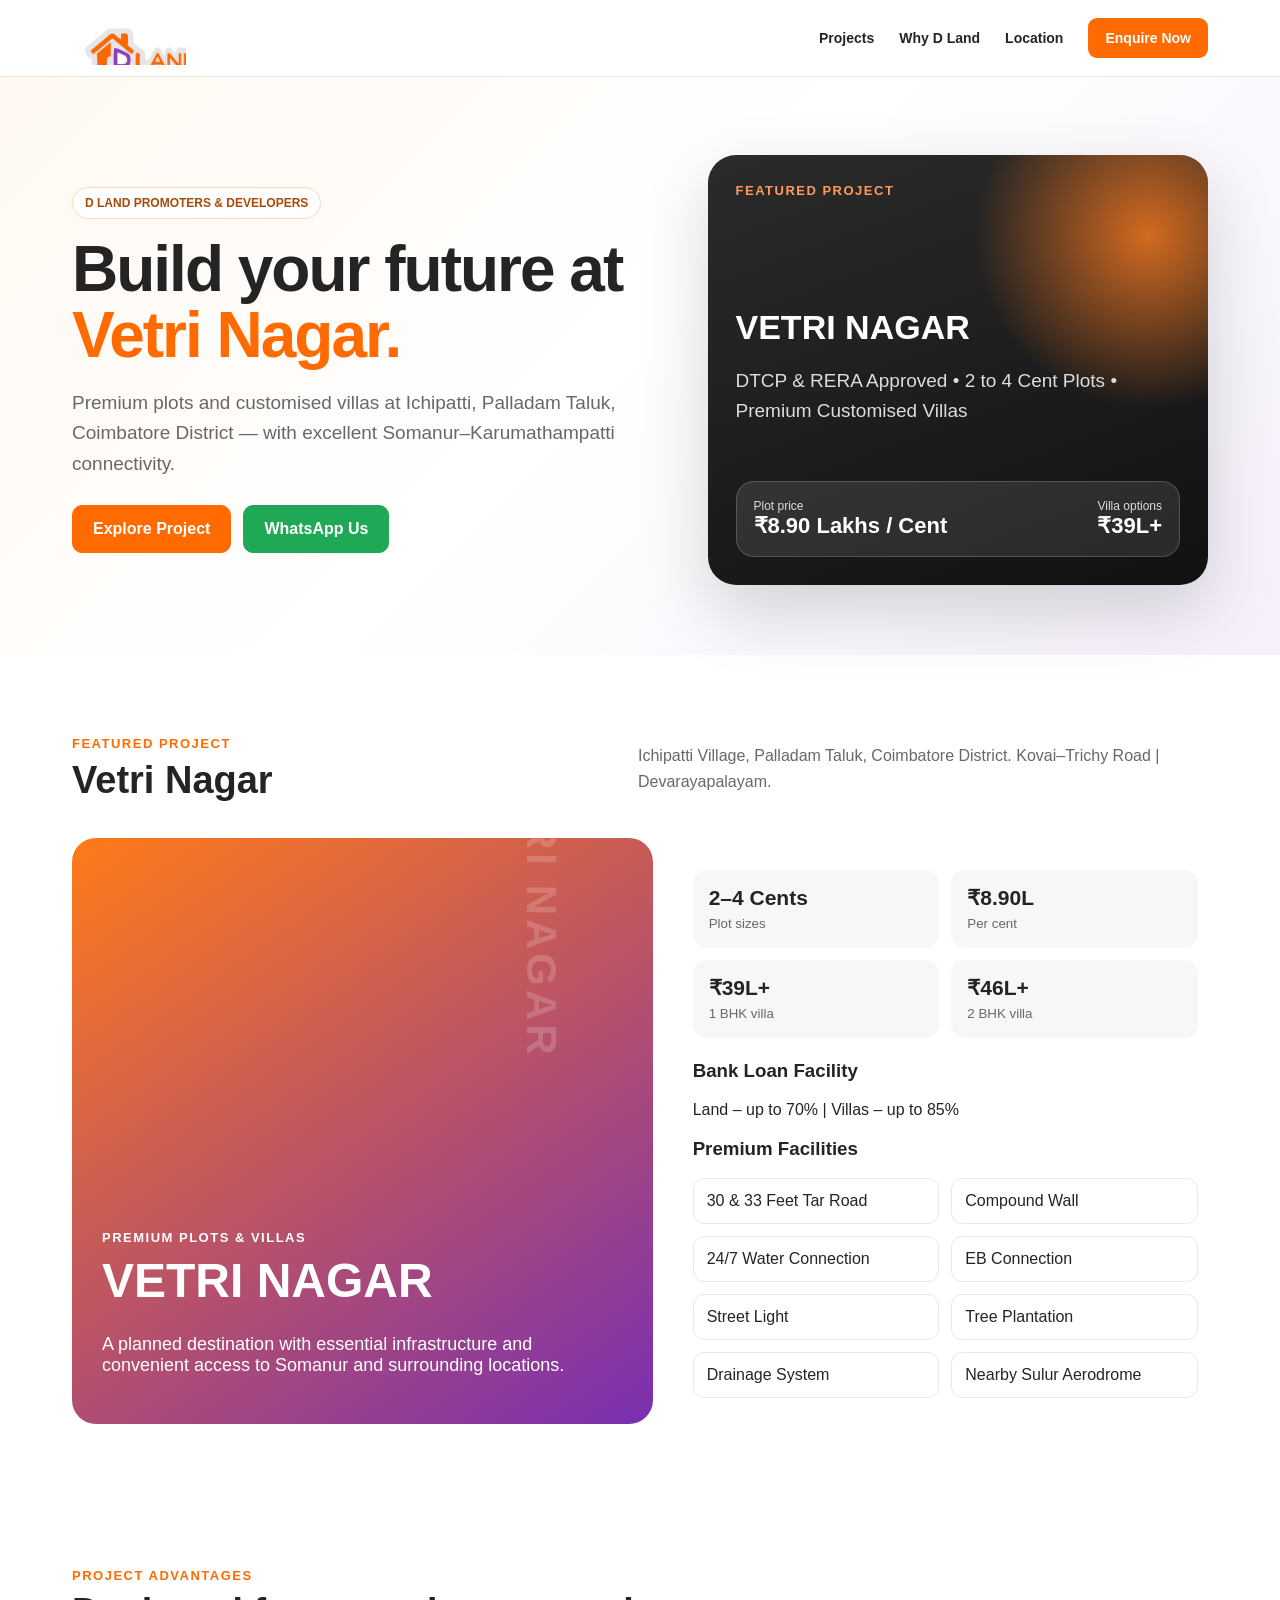
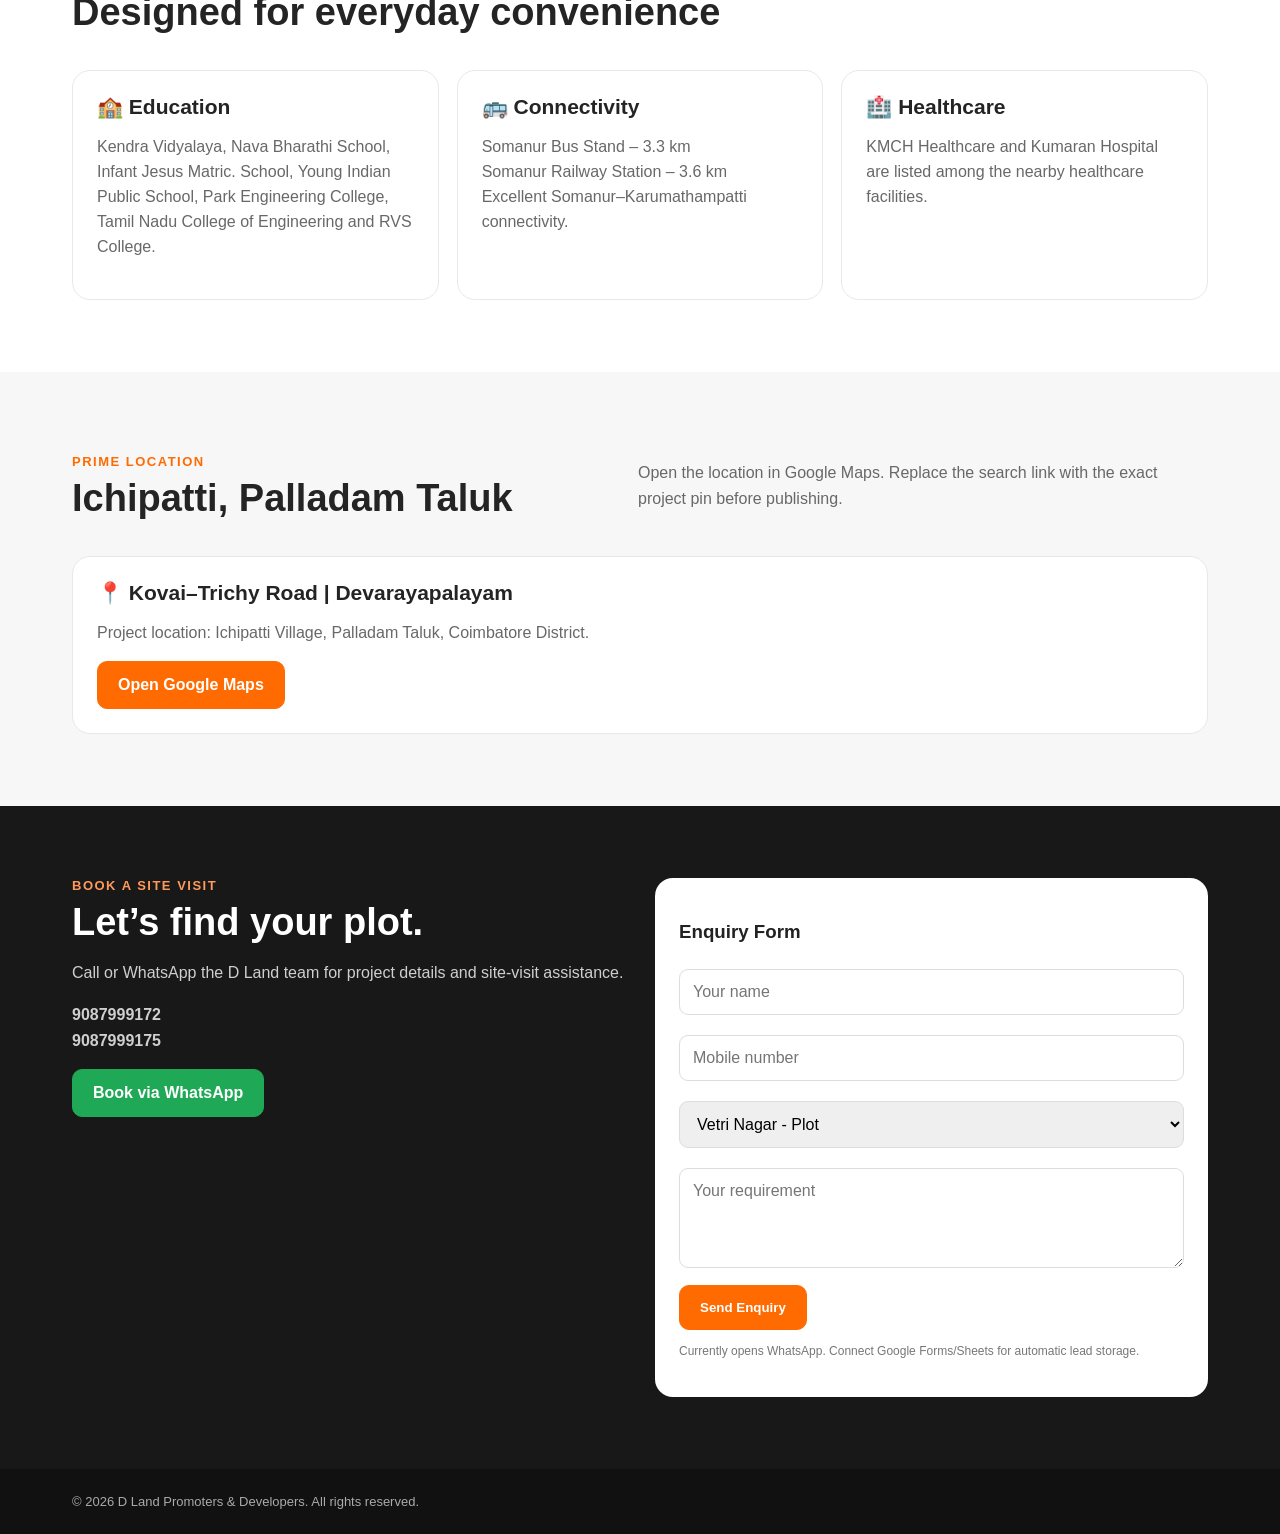
==== index.html @ 5b520188 "Add files via upload" ====
<!doctype html>
<html lang="en">
<head>
<meta charset="utf-8">
<meta name="viewport" content="width=device-width,initial-scale=1">
<title>D Land Promoters & Developers | Vetri Nagar</title>
<meta name="description" content="D Land Promoters & Developers - Vetri Nagar plots and premium customised villas at Ichipatti, Palladam Taluk, Coimbatore District.">
<style>
:root{--orange:#ff6b00;--purple:#7b35b8;--dark:#242424;--muted:#686868;--light:#f7f7f7;--line:#e8e8e8}
*{box-sizing:border-box}html{scroll-behavior:smooth}body{margin:0;font-family:Arial,Helvetica,sans-serif;color:var(--dark)}
a{color:inherit;text-decoration:none}.wrap{max-width:1180px;margin:auto;padding:0 22px}
header{position:sticky;top:0;z-index:10;background:rgba(255,255,255,.96);backdrop-filter:blur(10px);border-bottom:1px solid var(--line)}
.nav{height:76px;display:flex;align-items:center;justify-content:space-between;gap:20px}.logo{height:58px;width:auto;object-fit:contain}
.navlinks{display:flex;gap:25px;align-items:center;font-size:14px;font-weight:700}.navlinks a:hover{color:var(--orange)}
.cta{background:var(--orange);color:white;padding:12px 17px;border-radius:9px}
.hero{background:linear-gradient(135deg,#fff8f1 0%,#fff 48%,#f5effa 100%);padding:78px 0 70px}
.hero-grid{display:grid;grid-template-columns:1.08fr .92fr;gap:48px;align-items:center}
.badge{display:inline-block;padding:8px 12px;border-radius:30px;background:#fff;border:1px solid #ffd7bd;color:#a84a08;font-weight:800;font-size:12px}
h1{font-size:clamp(40px,5vw,70px);line-height:1.03;margin:18px 0 15px;letter-spacing:-2px}.grad{color:var(--orange)}
.hero p{font-size:19px;line-height:1.6;color:var(--muted);max-width:650px}.buttons{display:flex;gap:12px;flex-wrap:wrap;margin-top:26px}
.btn{display:inline-block;padding:14px 20px;border-radius:10px;font-weight:800;border:1px solid var(--dark);cursor:pointer}
.btn.primary{background:var(--orange);border-color:var(--orange);color:white}.btn.whatsapp{background:#1fa855;border-color:#1fa855;color:white}
.hero-card{min-height:430px;border-radius:28px;padding:28px;background:linear-gradient(160deg,#2b2b2b,#111);color:white;box-shadow:0 25px 70px rgba(0,0,0,.16);position:relative;overflow:hidden}
.hero-card:before{content:"";position:absolute;width:360px;height:360px;border-radius:50%;right:-120px;top:-100px;background:radial-gradient(circle,#ff7c20,transparent 68%);opacity:.8}
.hero-card h2{font-size:34px;position:relative;margin:110px 0 10px}.hero-card p{color:#ddd;position:relative;line-height:1.6}
.price{position:absolute;bottom:28px;left:28px;right:28px;background:rgba(255,255,255,.1);border:1px solid rgba(255,255,255,.18);border-radius:18px;padding:17px;display:flex;justify-content:space-between;gap:10px}
.price b{font-size:22px}.price span{display:block;color:#ddd;font-size:12px}
section{padding:72px 0}.section-head{display:flex;justify-content:space-between;gap:25px;align-items:end;margin-bottom:28px}
.eyebrow{color:var(--orange);font-size:13px;font-weight:900;letter-spacing:1.5px;text-transform:uppercase}h2{font-size:38px;margin:8px 0}
.section-head p{max-width:570px;color:var(--muted);line-height:1.6}.cards{display:grid;grid-template-columns:repeat(3,1fr);gap:18px}
.card{border:1px solid var(--line);border-radius:18px;padding:24px;background:white}.card h3{margin:0 0 10px;font-size:21px}.card p{color:var(--muted);line-height:1.55}
.project{display:grid;grid-template-columns:1.05fr .95fr;gap:30px;align-items:stretch}
.project-visual{min-height:420px;border-radius:24px;background:linear-gradient(145deg,#ff7a18,#792fb1);padding:30px;color:#fff;display:flex;flex-direction:column;justify-content:flex-end;position:relative;overflow:hidden}
.project-visual:after{content:"VETRI NAGAR";position:absolute;top:30px;right:-55px;transform:rotate(90deg);font-weight:900;letter-spacing:4px;opacity:.18;font-size:42px}
.project-info{padding:10px}.statgrid{display:grid;grid-template-columns:repeat(2,1fr);gap:12px;margin:22px 0}
.stat{padding:16px;border-radius:14px;background:var(--light)}.stat strong{display:block;font-size:21px;margin-bottom:4px}.stat small{color:var(--muted)}
.list{display:grid;grid-template-columns:repeat(2,1fr);gap:12px;padding:0;list-style:none}.list li{padding:13px;border:1px solid var(--line);border-radius:11px}
.location{background:var(--light)}.contact{background:#181818;color:#fff}.contact p{color:#cfcfcf;line-height:1.6}
.contactgrid{display:grid;grid-template-columns:1fr 1fr;gap:30px}form{background:#fff;padding:24px;border-radius:18px;color:#222}
input,select,textarea{width:100%;padding:13px;margin:7px 0 13px;border:1px solid #ddd;border-radius:9px;font:inherit}textarea{min-height:100px}
footer{padding:25px 0;background:#111;color:#aaa;font-size:13px}.mobile-menu{display:none}
@media(max-width:850px){.hero-grid,.project,.contactgrid{grid-template-columns:1fr}.cards{grid-template-columns:1fr}.navlinks{display:none}.mobile-menu{display:block}.hero{padding:52px 0}h1{font-size:45px}section{padding:55px 0}}
</style>
</head>
<body>
<header><div class="wrap nav">
<a href="#home"><img class="logo" src="[data-uri]" alt="D Land Promoters logo"></a>
<nav class="navlinks"><a href="#projects">Projects</a><a href="#why">Why D Land</a><a href="#location">Location</a><a href="#contact" class="cta">Enquire Now</a></nav>
<div class="mobile-menu">☰</div>
</div></header>
<main>
<section class="hero" id="home"><div class="wrap hero-grid">
<div><span class="badge">D LAND PROMOTERS & DEVELOPERS</span>
<h1>Build your future at <span class="grad">Vetri Nagar.</span></h1>
<p>Premium plots and customised villas at Ichipatti, Palladam Taluk, Coimbatore District — with excellent Somanur–Karumathampatti connectivity.</p>
<div class="buttons"><a class="btn primary" href="#projects">Explore Project</a><a class="btn whatsapp" href="https://wa.me/919087999172?text=Hi%20D%20Land%2C%20I%20am%20interested%20in%20Vetri%20Nagar." target="_blank">WhatsApp Us</a></div></div>
<div class="hero-card"><div class="eyebrow" style="color:#ff9a5b">Featured Project</div><h2>VETRI NAGAR</h2><p>DTCP & RERA Approved • 2 to 4 Cent Plots • Premium Customised Villas</p>
<div class="price"><div><span>Plot price</span><b>₹8.90 Lakhs / Cent</b></div><div style="text-align:right"><span>Villa options</span><b>₹39L+</b></div></div></div>
</div></section>

<section id="projects"><div class="wrap">
<div class="section-head"><div><div class="eyebrow">Featured Project</div><h2>Vetri Nagar</h2></div><p>Ichipatti Village, Palladam Taluk, Coimbatore District. Kovai–Trichy Road | Devarayapalayam.</p></div>
<div class="project"><div class="project-visual"><div class="eyebrow" style="color:#fff">Premium plots & villas</div><h2 style="font-size:48px">VETRI NAGAR</h2><p style="font-size:18px">A planned destination with essential infrastructure and convenient access to Somanur and surrounding locations.</p></div>
<div class="project-info"><div class="statgrid"><div class="stat"><strong>2–4 Cents</strong><small>Plot sizes</small></div><div class="stat"><strong>₹8.90L</strong><small>Per cent</small></div><div class="stat"><strong>₹39L+</strong><small>1 BHK villa</small></div><div class="stat"><strong>₹46L+</strong><small>2 BHK villa</small></div></div>
<h3>Bank Loan Facility</h3><p>Land – up to 70% | Villas – up to 85%</p><h3>Premium Facilities</h3>
<ul class="list"><li>30 & 33 Feet Tar Road</li><li>Compound Wall</li><li>24/7 Water Connection</li><li>EB Connection</li><li>Street Light</li><li>Tree Plantation</li><li>Drainage System</li><li>Nearby Sulur Aerodrome</li></ul></div></div></div></section>

<section id="why"><div class="wrap"><div class="section-head"><div><div class="eyebrow">Project advantages</div><h2>Designed for everyday convenience</h2></div></div>
<div class="cards"><div class="card"><h3>🏫 Education</h3><p>Kendra Vidyalaya, Nava Bharathi School, Infant Jesus Matric. School, Young Indian Public School, Park Engineering College, Tamil Nadu College of Engineering and RVS College.</p></div>
<div class="card"><h3>🚌 Connectivity</h3><p>Somanur Bus Stand – 3.3 km<br>Somanur Railway Station – 3.6 km<br>Excellent Somanur–Karumathampatti connectivity.</p></div>
<div class="card"><h3>🏥 Healthcare</h3><p>KMCH Healthcare and Kumaran Hospital are listed among the nearby healthcare facilities.</p></div></div></div></section>

<section class="location" id="location"><div class="wrap"><div class="section-head"><div><div class="eyebrow">Prime location</div><h2>Ichipatti, Palladam Taluk</h2></div><p>Open the location in Google Maps. Replace the search link with the exact project pin before publishing.</p></div>
<div class="card"><h3>📍 Kovai–Trichy Road | Devarayapalayam</h3><p>Project location: Ichipatti Village, Palladam Taluk, Coimbatore District.</p><a class="btn primary" href="https://www.google.com/maps/search/?api=1&query=Ichipatti%20Palladam%20Coimbatore" target="_blank">Open Google Maps</a></div></div></section>

<section class="contact" id="contact"><div class="wrap contactgrid"><div><div class="eyebrow" style="color:#ff9a5b">Book a site visit</div><h2>Let’s find your plot.</h2><p>Call or WhatsApp the D Land team for project details and site-visit assistance.</p><p><strong>9087999172</strong><br><strong>9087999175</strong></p><a class="btn whatsapp" href="https://wa.me/919087999172?text=Hi%20D%20Land%2C%20I%20want%20to%20book%20a%20site%20visit%20for%20Vetri%20Nagar." target="_blank">Book via WhatsApp</a></div>
<form onsubmit="sendLead(event)"><h3>Enquiry Form</h3><input id="name" required placeholder="Your name"><input id="phone" required placeholder="Mobile number"><select id="interest"><option>Vetri Nagar - Plot</option><option>Vetri Nagar - 1 BHK Villa</option><option>Vetri Nagar - 2 BHK Villa</option></select><textarea id="message" placeholder="Your requirement"></textarea><button class="btn primary" type="submit">Send Enquiry</button><p id="formmsg" style="font-size:12px;color:#777">Currently opens WhatsApp. Connect Google Forms/Sheets for automatic lead storage.</p></form></div></section>
</main>
<footer><div class="wrap">© 2026 D Land Promoters & Developers. All rights reserved.</div></footer>
<script>
function sendLead(e){e.preventDefault();const n=document.getElementById('name').value,p=document.getElementById('phone').value,i=document.getElementById('interest').value,m=document.getElementById('message').value;const text=encodeURIComponent(`Hi D Land, Enquiry from website.\nName: ${n}\nMobile: ${p}\nInterest: ${i}\nRequirement: ${m}`);window.open('https://wa.me/919087999172?text='+text,'_blank');document.getElementById('formmsg').textContent='WhatsApp opened with your enquiry.'}
</script>
</body></html>
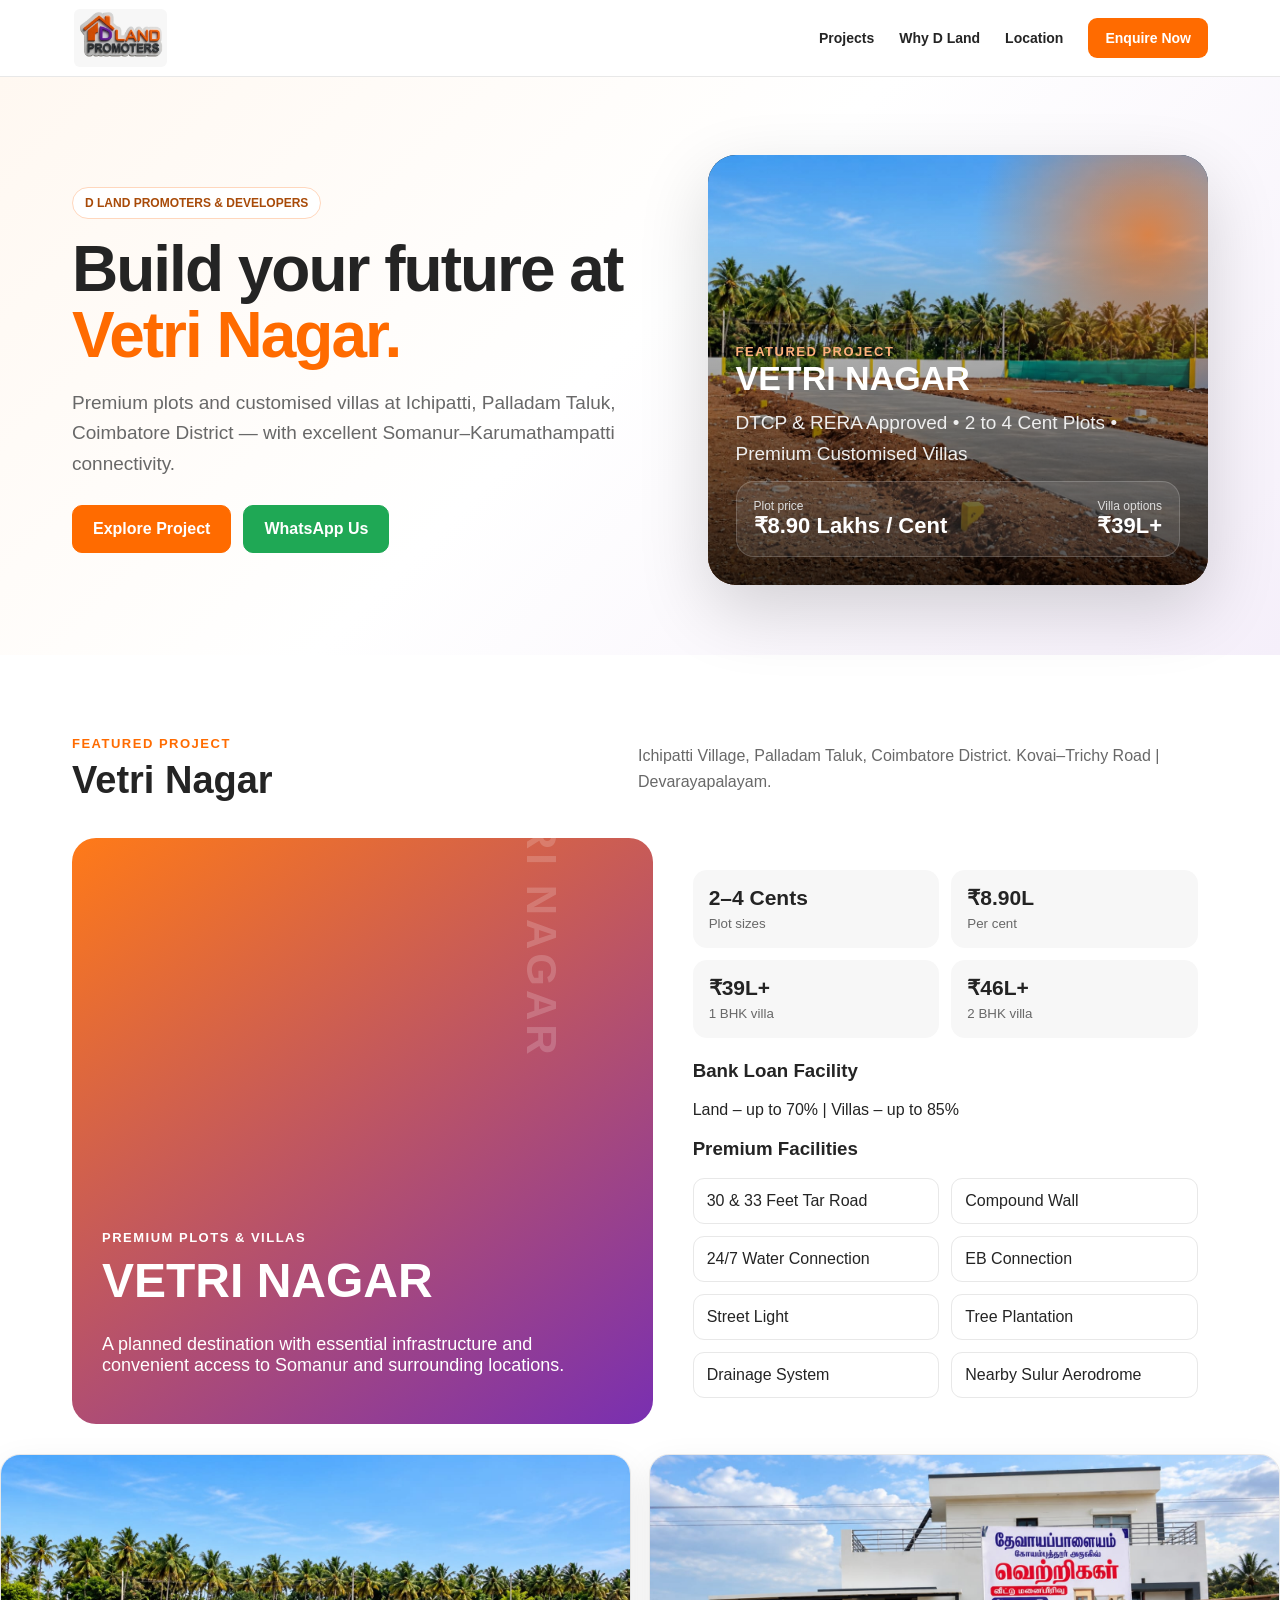
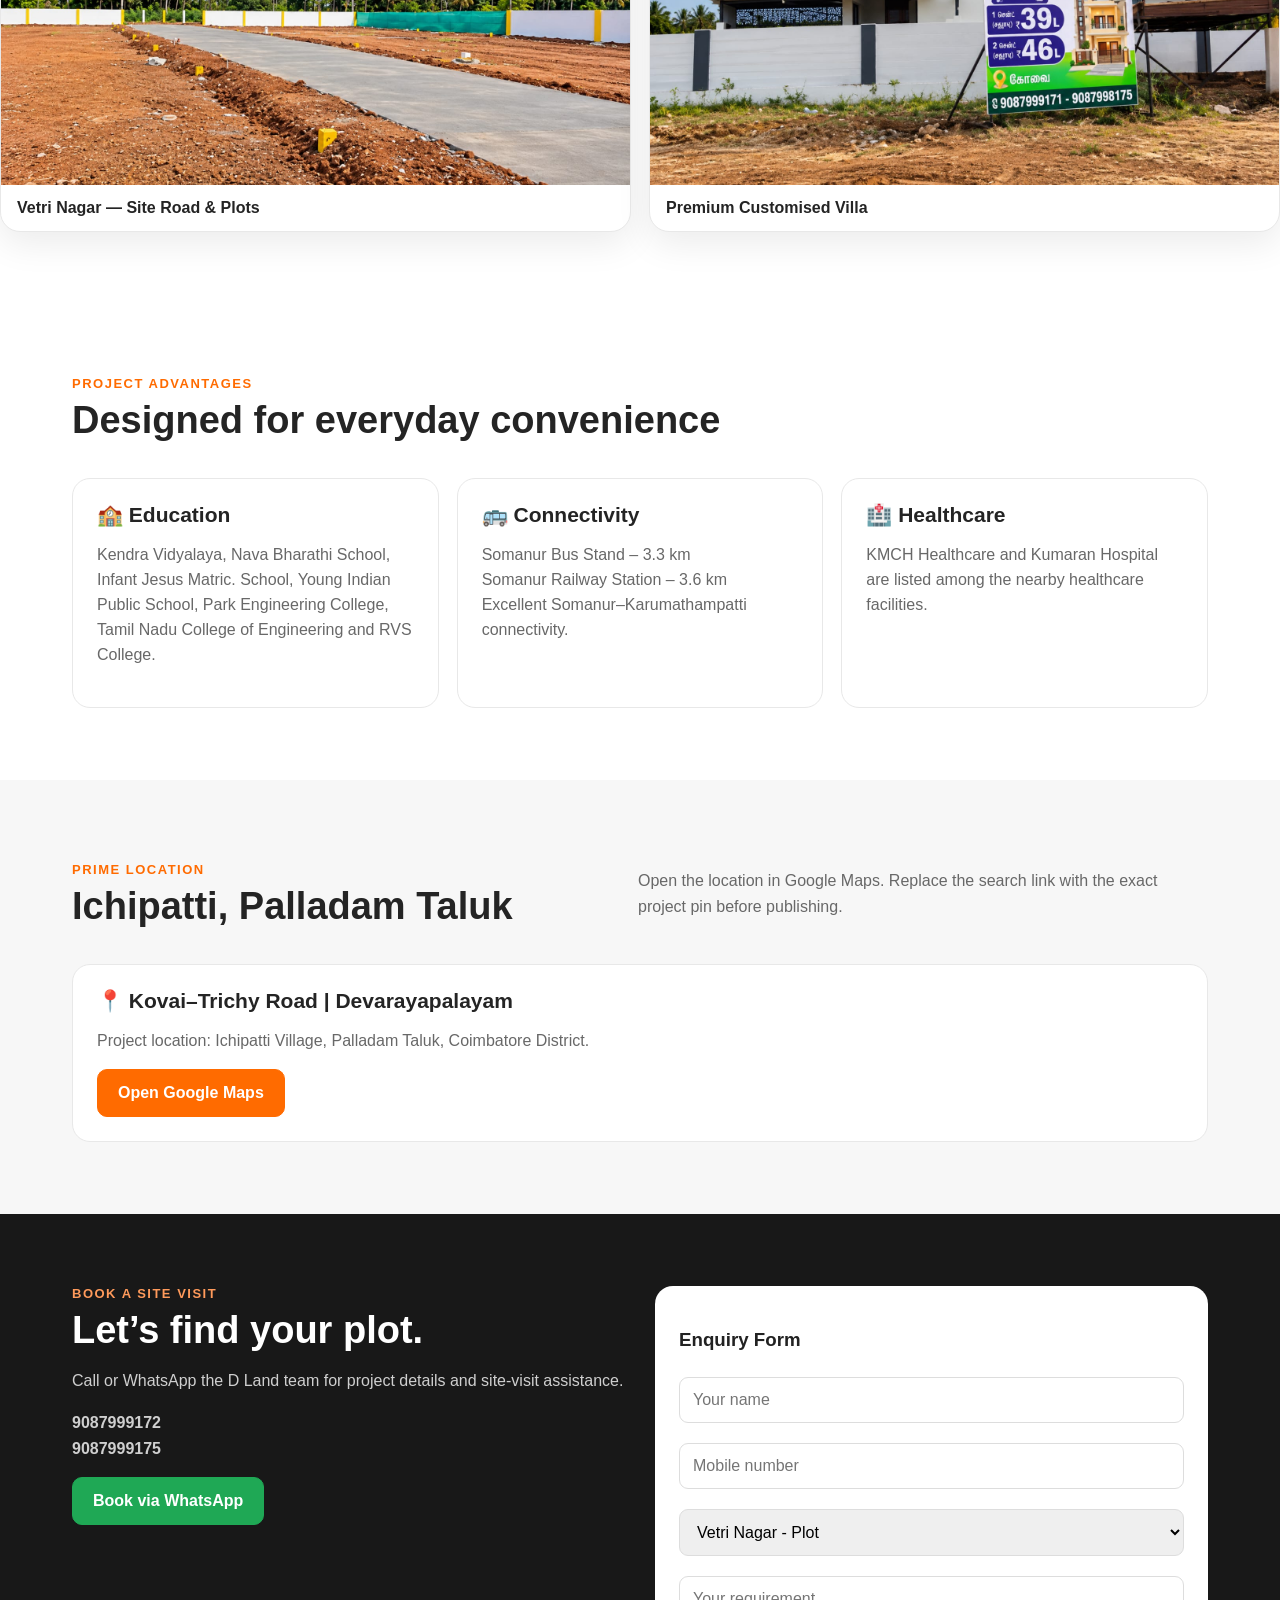
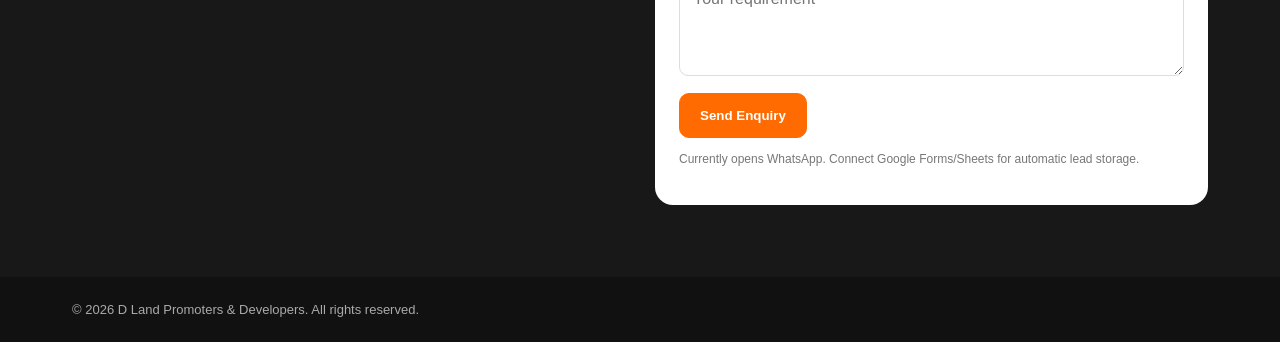
==== commit a17ff971: "Add files via upload" ====
--- a/index.html
+++ b/index.html
@@ -10,7 +10,7 @@
 *{box-sizing:border-box}html{scroll-behavior:smooth}body{margin:0;font-family:Arial,Helvetica,sans-serif;color:var(--dark)}
 a{color:inherit;text-decoration:none}.wrap{max-width:1180px;margin:auto;padding:0 22px}
 header{position:sticky;top:0;z-index:10;background:rgba(255,255,255,.96);backdrop-filter:blur(10px);border-bottom:1px solid var(--line)}
-.nav{height:76px;display:flex;align-items:center;justify-content:space-between;gap:20px}.logo{height:58px;width:auto;object-fit:contain}
+.nav{height:76px;display:flex;align-items:center;justify-content:space-between;gap:20px}.logo{height:62px;width:auto;max-width:220px;object-fit:contain;display:block}
 .navlinks{display:flex;gap:25px;align-items:center;font-size:14px;font-weight:700}.navlinks a:hover{color:var(--orange)}
 .cta{background:var(--orange);color:white;padding:12px 17px;border-radius:9px}
 .hero{background:linear-gradient(135deg,#fff8f1 0%,#fff 48%,#f5effa 100%);padding:78px 0 70px}
@@ -40,11 +40,11 @@
 input,select,textarea{width:100%;padding:13px;margin:7px 0 13px;border:1px solid #ddd;border-radius:9px;font:inherit}textarea{min-height:100px}
 footer{padding:25px 0;background:#111;color:#aaa;font-size:13px}.mobile-menu{display:none}
 @media(max-width:850px){.hero-grid,.project,.contactgrid{grid-template-columns:1fr}.cards{grid-template-columns:1fr}.navlinks{display:none}.mobile-menu{display:block}.hero{padding:52px 0}h1{font-size:45px}section{padding:55px 0}}
-</style>
+.hero-card.hero-photo{padding:0;min-height:430px;background:#111}.hero-photo>img{width:100%;height:430px;object-fit:cover;display:block}.hero-overlay{position:absolute;inset:0;padding:28px;display:flex;flex-direction:column;justify-content:flex-end;background:linear-gradient(180deg,rgba(0,0,0,.05) 20%,rgba(0,0,0,.78) 100%)}.hero-overlay h2{font-size:34px;position:relative;margin:0 0 10px}.hero-overlay p{color:#eee;position:relative;line-height:1.6;margin:0 0 12px}.hero-overlay .price{position:relative;left:auto;right:auto;bottom:auto}.gallery{display:grid;grid-template-columns:1fr 1fr;gap:18px;margin-top:30px}.gallery figure{margin:0;border-radius:20px;overflow:hidden;border:1px solid var(--line);background:#fff;box-shadow:0 12px 35px rgba(0,0,0,.08)}.gallery img{width:100%;height:330px;object-fit:cover;display:block}.gallery figcaption{padding:14px 16px;font-weight:800}.logo{background:#fff;border-radius:8px;padding:2px}@media(max-width:850px){.gallery{grid-template-columns:1fr}.gallery img{height:250px}.logo{height:54px;max-width:190px}}</style>
 </head>
 <body>
 <header><div class="wrap nav">
-<a href="#home"><img class="logo" src="[data-uri]" alt="D Land Promoters logo"></a>
+<a href="#home"><img class="logo" src="dland_logo.png" alt="D Land Promoters & Developers logo"></a>
 <nav class="navlinks"><a href="#projects">Projects</a><a href="#why">Why D Land</a><a href="#location">Location</a><a href="#contact" class="cta">Enquire Now</a></nav>
 <div class="mobile-menu">☰</div>
 </div></header>
@@ -54,8 +54,7 @@
 <h1>Build your future at <span class="grad">Vetri Nagar.</span></h1>
 <p>Premium plots and customised villas at Ichipatti, Palladam Taluk, Coimbatore District — with excellent Somanur–Karumathampatti connectivity.</p>
 <div class="buttons"><a class="btn primary" href="#projects">Explore Project</a><a class="btn whatsapp" href="https://wa.me/919087999172?text=Hi%20D%20Land%2C%20I%20am%20interested%20in%20Vetri%20Nagar." target="_blank">WhatsApp Us</a></div></div>
-<div class="hero-card"><div class="eyebrow" style="color:#ff9a5b">Featured Project</div><h2>VETRI NAGAR</h2><p>DTCP & RERA Approved • 2 to 4 Cent Plots • Premium Customised Villas</p>
-<div class="price"><div><span>Plot price</span><b>₹8.90 Lakhs / Cent</b></div><div style="text-align:right"><span>Villa options</span><b>₹39L+</b></div></div></div>
+<div class="hero-card hero-photo"><img src="vetri-nagar-site-1.jpeg" alt="Vetri Nagar project site" loading="eager"><div class="hero-overlay"><div class="eyebrow" style="color:#ffb27d">Featured Project</div><h2>VETRI NAGAR</h2><p>DTCP & RERA Approved • 2 to 4 Cent Plots • Premium Customised Villas</p><div class="price"><div><span>Plot price</span><b>₹8.90 Lakhs / Cent</b></div><div style="text-align:right"><span>Villa options</span><b>₹39L+</b></div></div></div></div>
 </div></section>
 
 <section id="projects"><div class="wrap">
@@ -63,7 +62,7 @@
 <div class="project"><div class="project-visual"><div class="eyebrow" style="color:#fff">Premium plots & villas</div><h2 style="font-size:48px">VETRI NAGAR</h2><p style="font-size:18px">A planned destination with essential infrastructure and convenient access to Somanur and surrounding locations.</p></div>
 <div class="project-info"><div class="statgrid"><div class="stat"><strong>2–4 Cents</strong><small>Plot sizes</small></div><div class="stat"><strong>₹8.90L</strong><small>Per cent</small></div><div class="stat"><strong>₹39L+</strong><small>1 BHK villa</small></div><div class="stat"><strong>₹46L+</strong><small>2 BHK villa</small></div></div>
 <h3>Bank Loan Facility</h3><p>Land – up to 70% | Villas – up to 85%</p><h3>Premium Facilities</h3>
-<ul class="list"><li>30 & 33 Feet Tar Road</li><li>Compound Wall</li><li>24/7 Water Connection</li><li>EB Connection</li><li>Street Light</li><li>Tree Plantation</li><li>Drainage System</li><li>Nearby Sulur Aerodrome</li></ul></div></div></div></section>
+<ul class="list"><li>30 & 33 Feet Tar Road</li><li>Compound Wall</li><li>24/7 Water Connection</li><li>EB Connection</li><li>Street Light</li><li>Tree Plantation</li><li>Drainage System</li><li>Nearby Sulur Aerodrome</li></ul></div></div></div><div class="gallery"><figure><img src="vetri-nagar-site-1.jpeg" alt="Vetri Nagar site road and plots" loading="lazy"><figcaption>Vetri Nagar — Site Road & Plots</figcaption></figure><figure><img src="vetri-nagar-site-2.jpeg" alt="Vetri Nagar premium villa" loading="lazy"><figcaption>Premium Customised Villa</figcaption></figure></div></div></section>
 
 <section id="why"><div class="wrap"><div class="section-head"><div><div class="eyebrow">Project advantages</div><h2>Designed for everyday convenience</h2></div></div>
 <div class="cards"><div class="card"><h3>🏫 Education</h3><p>Kendra Vidyalaya, Nava Bharathi School, Infant Jesus Matric. School, Young Indian Public School, Park Engineering College, Tamil Nadu College of Engineering and RVS College.</p></div>
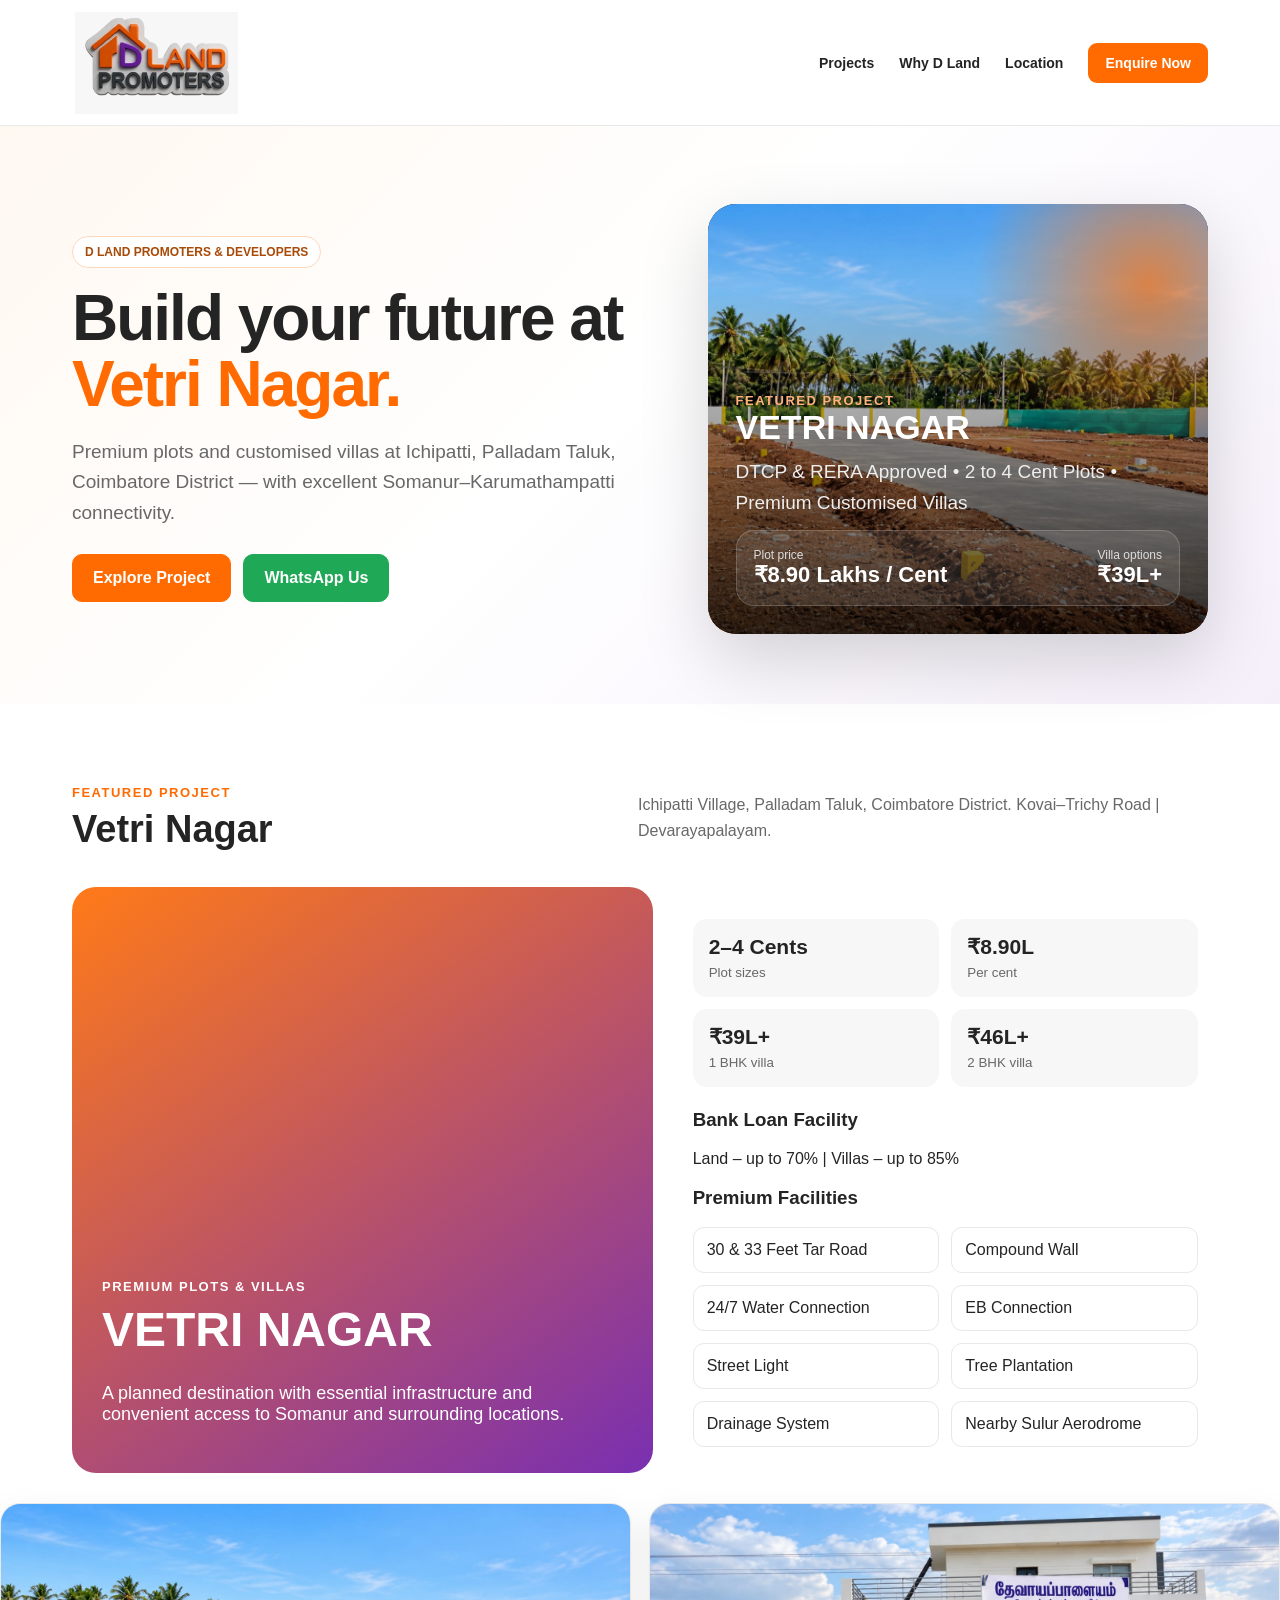
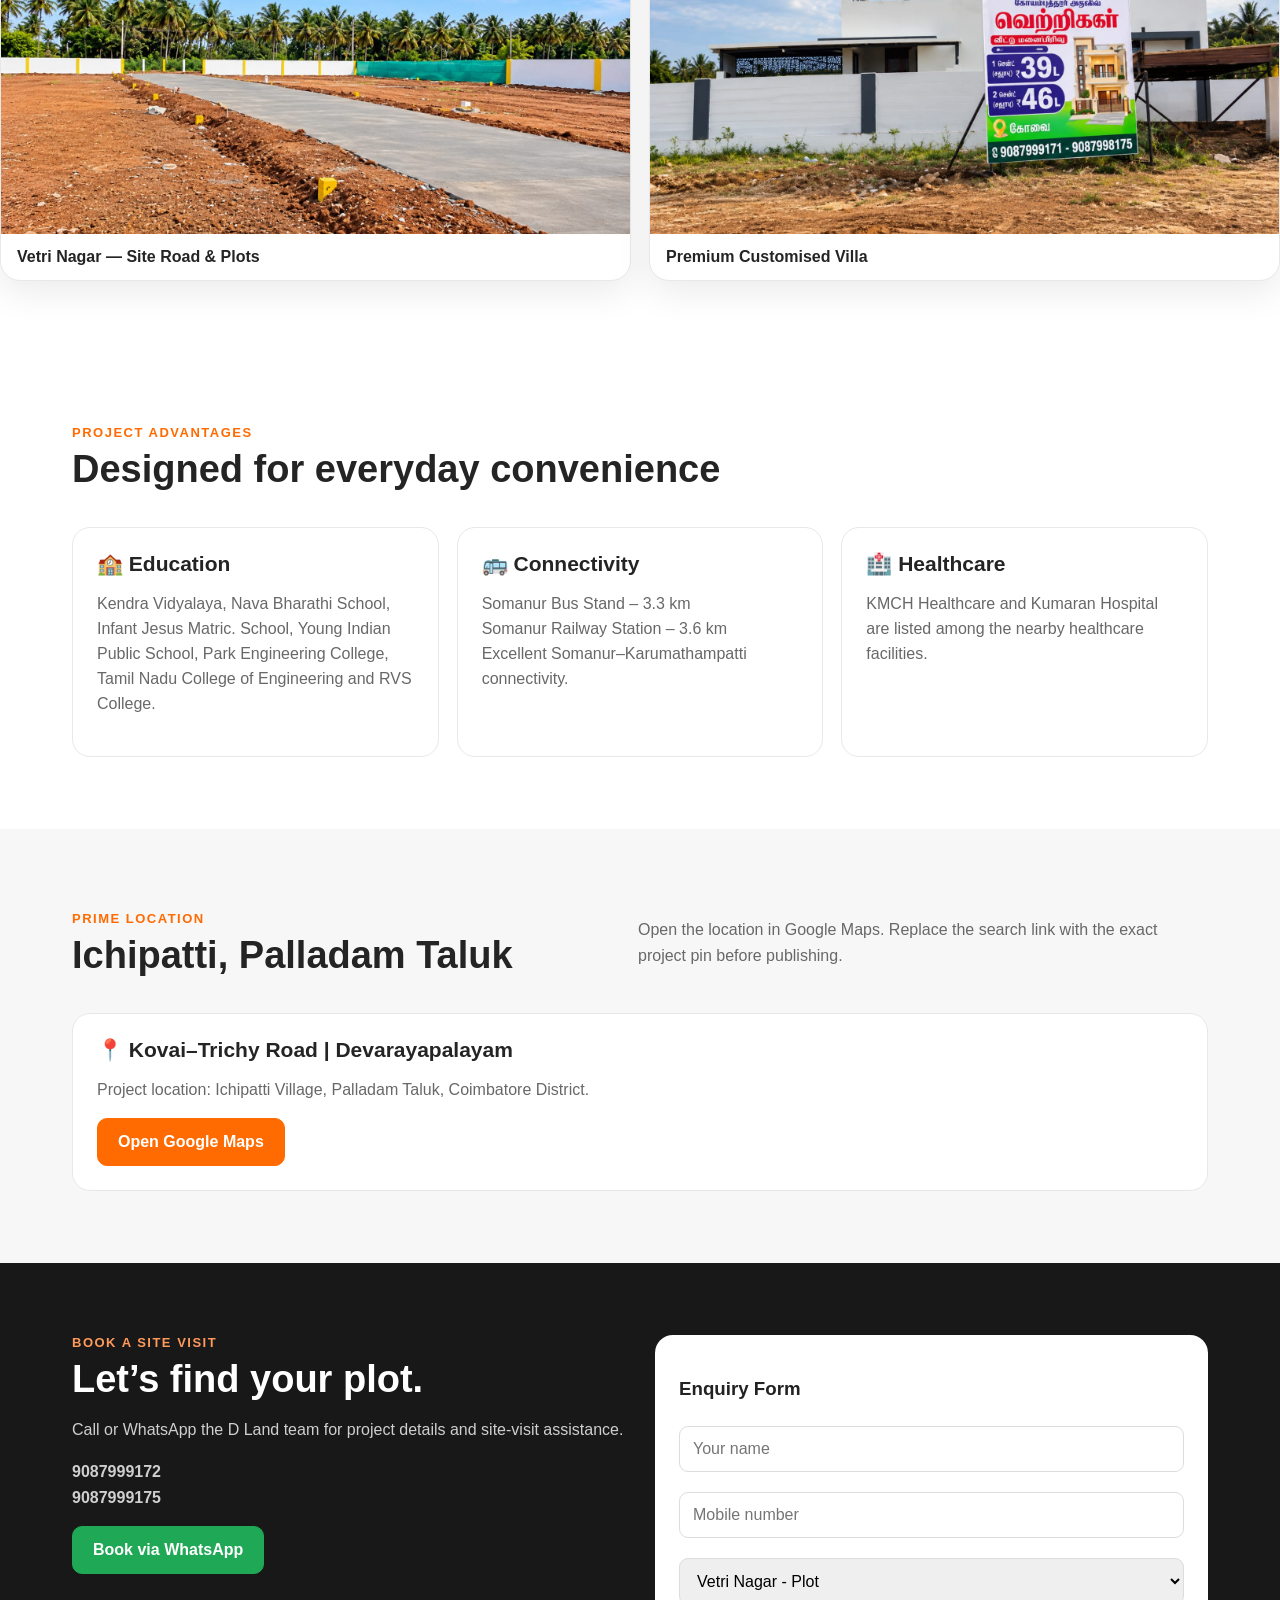
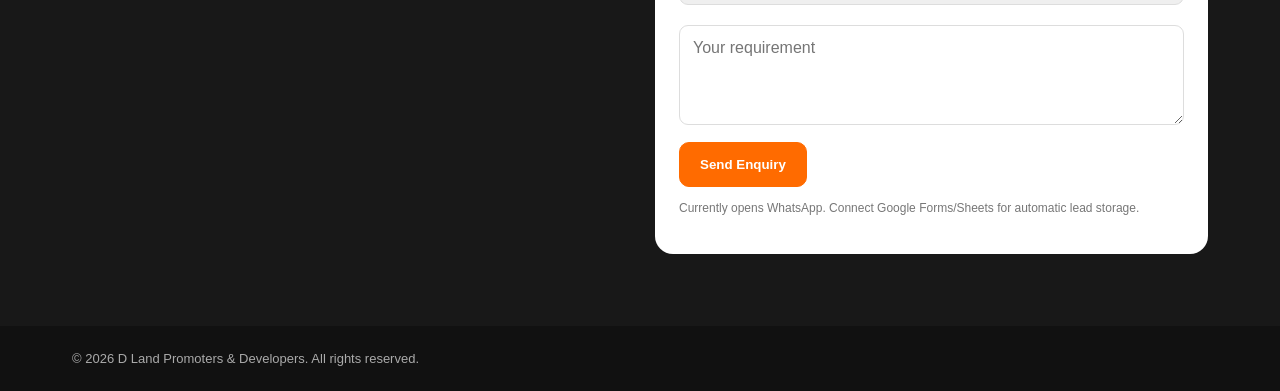
==== commit 1af7c8ee: "Add files via upload" ====
--- a/index.html
+++ b/index.html
@@ -10,7 +10,7 @@
 *{box-sizing:border-box}html{scroll-behavior:smooth}body{margin:0;font-family:Arial,Helvetica,sans-serif;color:var(--dark)}
 a{color:inherit;text-decoration:none}.wrap{max-width:1180px;margin:auto;padding:0 22px}
 header{position:sticky;top:0;z-index:10;background:rgba(255,255,255,.96);backdrop-filter:blur(10px);border-bottom:1px solid var(--line)}
-.nav{height:76px;display:flex;align-items:center;justify-content:space-between;gap:20px}.logo{height:62px;width:auto;max-width:220px;object-fit:contain;display:block}
+.nav{height:125px;display:flex;align-items:center;justify-content:space-between;gap:20px}.logo{height:108px;width:330px;max-width:330px;object-fit:contain;object-position:left center;display:block}
 .navlinks{display:flex;gap:25px;align-items:center;font-size:14px;font-weight:700}.navlinks a:hover{color:var(--orange)}
 .cta{background:var(--orange);color:white;padding:12px 17px;border-radius:9px}
 .hero{background:linear-gradient(135deg,#fff8f1 0%,#fff 48%,#f5effa 100%);padding:78px 0 70px}
@@ -31,7 +31,7 @@
 .card{border:1px solid var(--line);border-radius:18px;padding:24px;background:white}.card h3{margin:0 0 10px;font-size:21px}.card p{color:var(--muted);line-height:1.55}
 .project{display:grid;grid-template-columns:1.05fr .95fr;gap:30px;align-items:stretch}
 .project-visual{min-height:420px;border-radius:24px;background:linear-gradient(145deg,#ff7a18,#792fb1);padding:30px;color:#fff;display:flex;flex-direction:column;justify-content:flex-end;position:relative;overflow:hidden}
-.project-visual:after{content:"VETRI NAGAR";position:absolute;top:30px;right:-55px;transform:rotate(90deg);font-weight:900;letter-spacing:4px;opacity:.18;font-size:42px}
+
 .project-info{padding:10px}.statgrid{display:grid;grid-template-columns:repeat(2,1fr);gap:12px;margin:22px 0}
 .stat{padding:16px;border-radius:14px;background:var(--light)}.stat strong{display:block;font-size:21px;margin-bottom:4px}.stat small{color:var(--muted)}
 .list{display:grid;grid-template-columns:repeat(2,1fr);gap:12px;padding:0;list-style:none}.list li{padding:13px;border:1px solid var(--line);border-radius:11px}
@@ -40,9 +40,10 @@
 input,select,textarea{width:100%;padding:13px;margin:7px 0 13px;border:1px solid #ddd;border-radius:9px;font:inherit}textarea{min-height:100px}
 footer{padding:25px 0;background:#111;color:#aaa;font-size:13px}.mobile-menu{display:none}
 @media(max-width:850px){.hero-grid,.project,.contactgrid{grid-template-columns:1fr}.cards{grid-template-columns:1fr}.navlinks{display:none}.mobile-menu{display:block}.hero{padding:52px 0}h1{font-size:45px}section{padding:55px 0}}
-.hero-card.hero-photo{padding:0;min-height:430px;background:#111}.hero-photo>img{width:100%;height:430px;object-fit:cover;display:block}.hero-overlay{position:absolute;inset:0;padding:28px;display:flex;flex-direction:column;justify-content:flex-end;background:linear-gradient(180deg,rgba(0,0,0,.05) 20%,rgba(0,0,0,.78) 100%)}.hero-overlay h2{font-size:34px;position:relative;margin:0 0 10px}.hero-overlay p{color:#eee;position:relative;line-height:1.6;margin:0 0 12px}.hero-overlay .price{position:relative;left:auto;right:auto;bottom:auto}.gallery{display:grid;grid-template-columns:1fr 1fr;gap:18px;margin-top:30px}.gallery figure{margin:0;border-radius:20px;overflow:hidden;border:1px solid var(--line);background:#fff;box-shadow:0 12px 35px rgba(0,0,0,.08)}.gallery img{width:100%;height:330px;object-fit:cover;display:block}.gallery figcaption{padding:14px 16px;font-weight:800}.logo{background:#fff;border-radius:8px;padding:2px}@media(max-width:850px){.gallery{grid-template-columns:1fr}.gallery img{height:250px}.logo{height:54px;max-width:190px}}</style>
+.hero-card.hero-photo{padding:0;min-height:430px;background:#111}.hero-photo>img{width:100%;height:430px;object-fit:cover;display:block}.hero-overlay{position:absolute;inset:0;padding:28px;display:flex;flex-direction:column;justify-content:flex-end;background:linear-gradient(180deg,rgba(0,0,0,.05) 20%,rgba(0,0,0,.78) 100%)}.hero-overlay h2{font-size:34px;position:relative;margin:0 0 10px}.hero-overlay p{color:#eee;position:relative;line-height:1.6;margin:0 0 12px}.hero-overlay .price{position:relative;left:auto;right:auto;bottom:auto}.gallery{display:grid;grid-template-columns:1fr 1fr;gap:18px;margin-top:30px}.gallery figure{margin:0;border-radius:20px;overflow:hidden;border:1px solid var(--line);background:#fff;box-shadow:0 12px 35px rgba(0,0,0,.08)}.gallery img{width:100%;height:330px;object-fit:cover;display:block}.gallery figcaption{padding:14px 16px;font-weight:800}@media(max-width:850px){.gallery{grid-template-columns:1fr}.gallery img{height:250px}.logo{height:68px;width:205px;max-width:205px;object-fit:contain;object-position:left center;background:transparent;padding:0;border-radius:0;display:block}}</style>
 </head>
 <body>
+<!-- Clean logo header; no decorative text is overlaid on project images. -->
 <header><div class="wrap nav">
 <a href="#home"><img class="logo" src="dland_logo.png" alt="D Land Promoters & Developers logo"></a>
 <nav class="navlinks"><a href="#projects">Projects</a><a href="#why">Why D Land</a><a href="#location">Location</a><a href="#contact" class="cta">Enquire Now</a></nav>
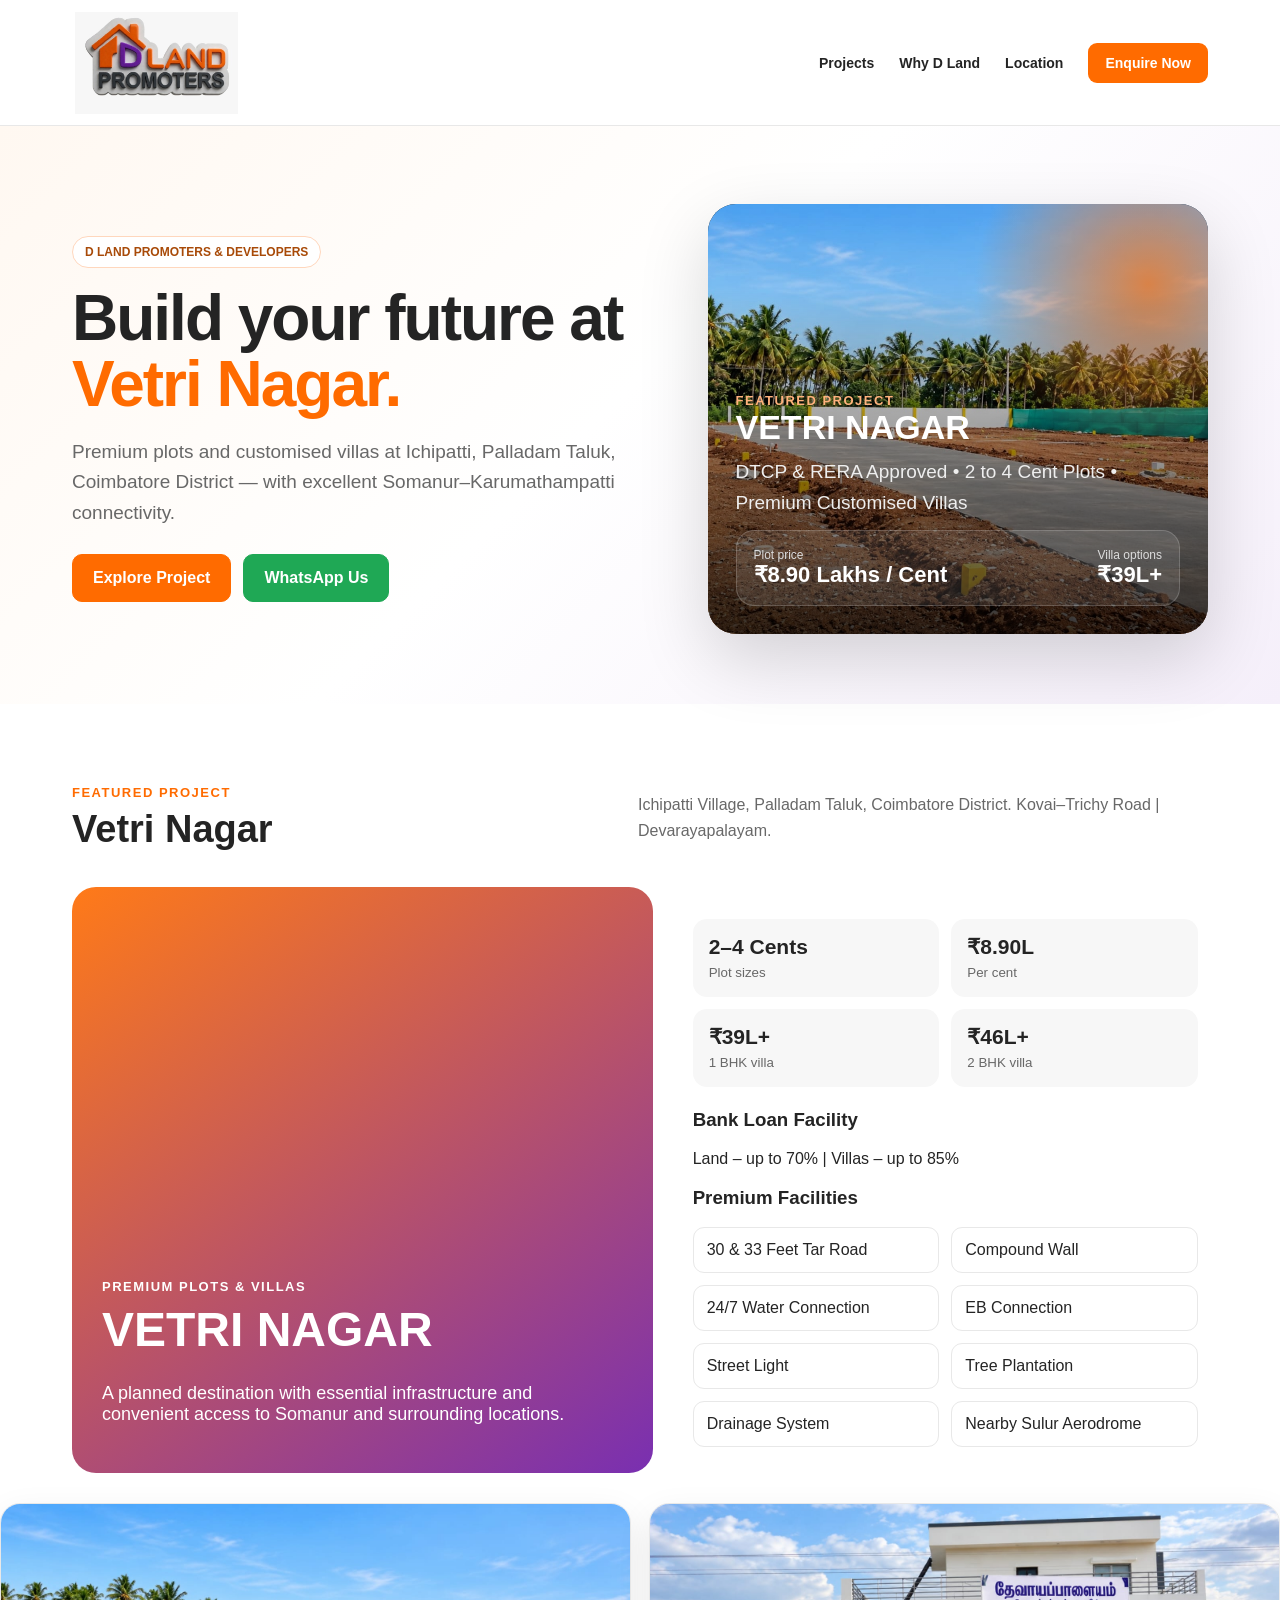
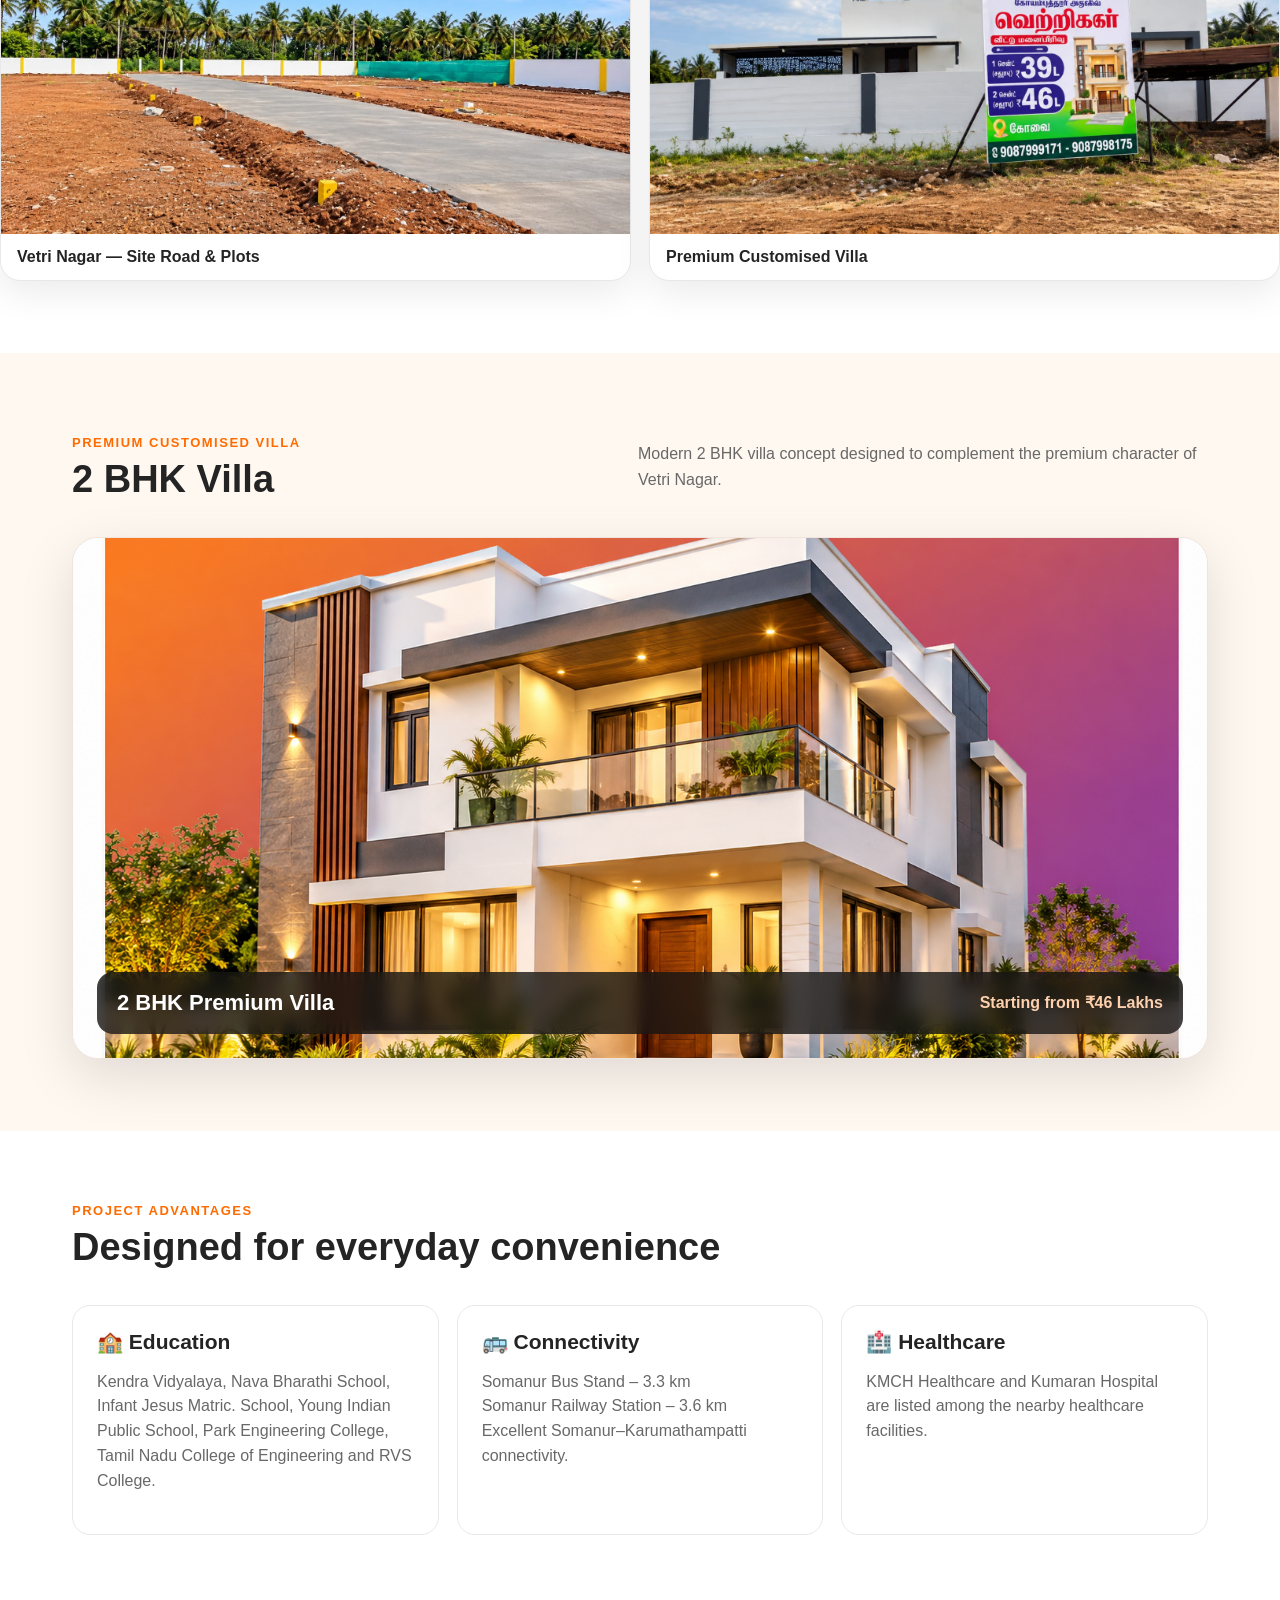
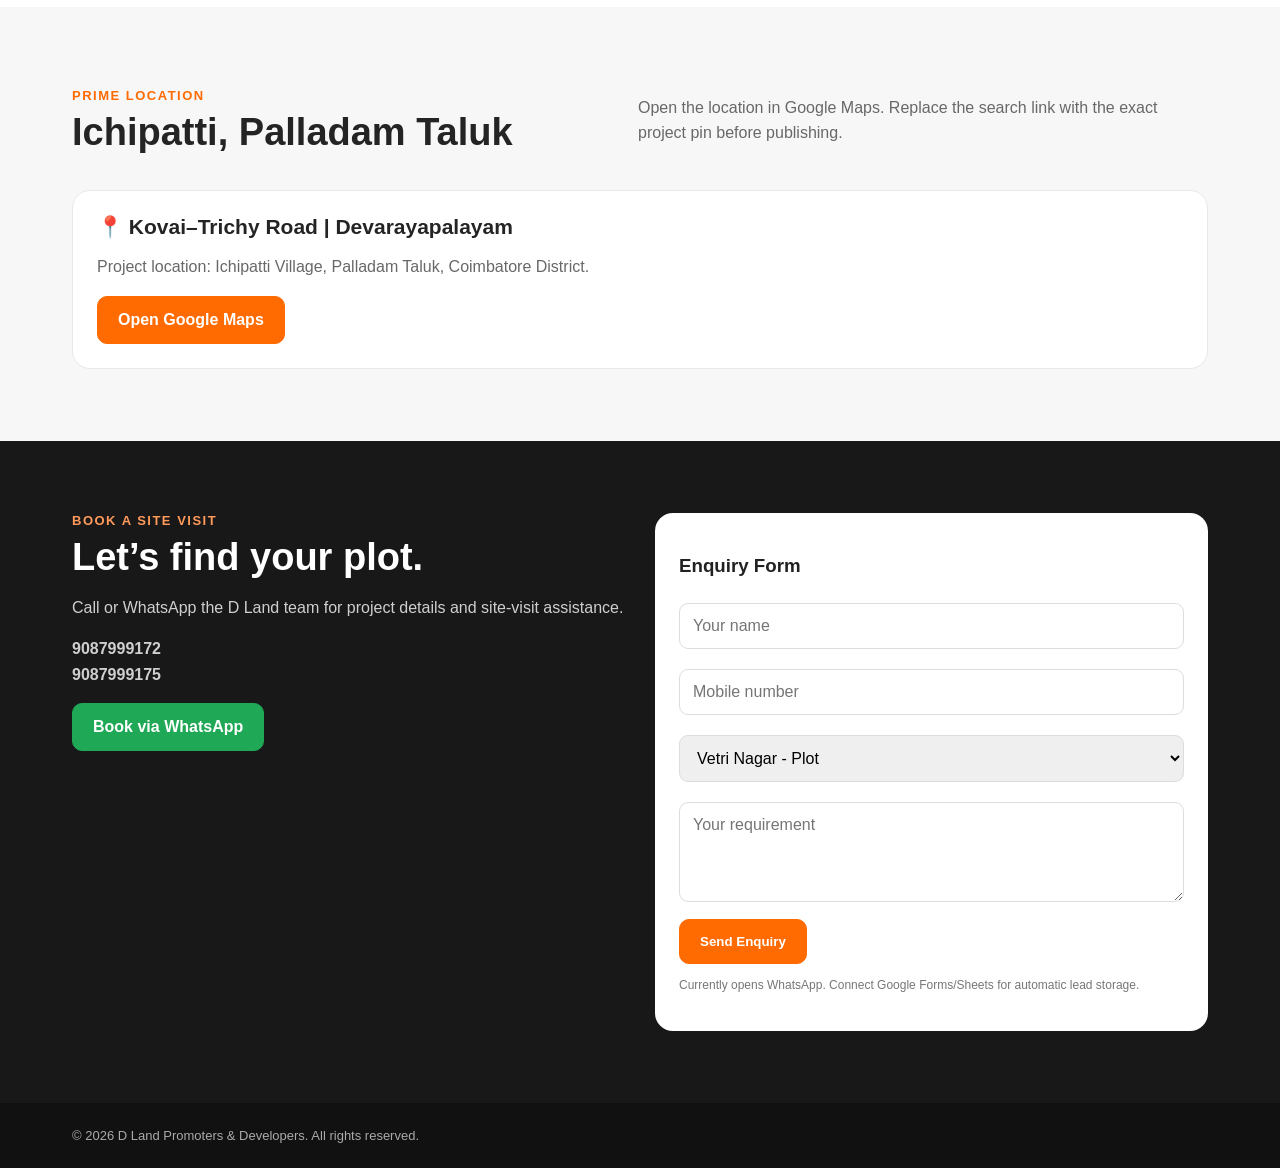
==== commit 541e7c11: "Add files via upload" ====
--- a/index.html
+++ b/index.html
@@ -40,7 +40,14 @@
 input,select,textarea{width:100%;padding:13px;margin:7px 0 13px;border:1px solid #ddd;border-radius:9px;font:inherit}textarea{min-height:100px}
 footer{padding:25px 0;background:#111;color:#aaa;font-size:13px}.mobile-menu{display:none}
 @media(max-width:850px){.hero-grid,.project,.contactgrid{grid-template-columns:1fr}.cards{grid-template-columns:1fr}.navlinks{display:none}.mobile-menu{display:block}.hero{padding:52px 0}h1{font-size:45px}section{padding:55px 0}}
-.hero-card.hero-photo{padding:0;min-height:430px;background:#111}.hero-photo>img{width:100%;height:430px;object-fit:cover;display:block}.hero-overlay{position:absolute;inset:0;padding:28px;display:flex;flex-direction:column;justify-content:flex-end;background:linear-gradient(180deg,rgba(0,0,0,.05) 20%,rgba(0,0,0,.78) 100%)}.hero-overlay h2{font-size:34px;position:relative;margin:0 0 10px}.hero-overlay p{color:#eee;position:relative;line-height:1.6;margin:0 0 12px}.hero-overlay .price{position:relative;left:auto;right:auto;bottom:auto}.gallery{display:grid;grid-template-columns:1fr 1fr;gap:18px;margin-top:30px}.gallery figure{margin:0;border-radius:20px;overflow:hidden;border:1px solid var(--line);background:#fff;box-shadow:0 12px 35px rgba(0,0,0,.08)}.gallery img{width:100%;height:330px;object-fit:cover;display:block}.gallery figcaption{padding:14px 16px;font-weight:800}@media(max-width:850px){.gallery{grid-template-columns:1fr}.gallery img{height:250px}.logo{height:68px;width:205px;max-width:205px;object-fit:contain;object-position:left center;background:transparent;padding:0;border-radius:0;display:block}}</style>
+.hero-card.hero-photo{padding:0;min-height:430px;background:#111}.hero-photo>img{width:100%;height:430px;object-fit:cover;display:block}.hero-overlay{position:absolute;inset:0;padding:28px;display:flex;flex-direction:column;justify-content:flex-end;background:linear-gradient(180deg,rgba(0,0,0,.05) 20%,rgba(0,0,0,.78) 100%)}.hero-overlay h2{font-size:34px;position:relative;margin:0 0 10px}.hero-overlay p{color:#eee;position:relative;line-height:1.6;margin:0 0 12px}.hero-overlay .price{position:relative;left:auto;right:auto;bottom:auto}.gallery{display:grid;grid-template-columns:1fr 1fr;gap:18px;margin-top:30px}.gallery figure{margin:0;border-radius:20px;overflow:hidden;border:1px solid var(--line);background:#fff;box-shadow:0 12px 35px rgba(0,0,0,.08);width:100%;min-width:0}.gallery img{width:100%;height:330px;aspect-ratio:680/330;object-fit:cover;object-position:center;display:block}.gallery figcaption{padding:14px 16px;font-weight:800}@media(max-width:850px){.gallery{grid-template-columns:1fr}.gallery img{height:250px;width:100%;aspect-ratio:350/250;object-fit:cover;object-position:center;display:block}.logo{height:68px;width:205px;max-width:205px;object-fit:contain;object-position:left center;background:transparent;padding:0;border-radius:0;display:block}}
+.villa-showcase{background:#fff8f1}
+.villa-card{position:relative;border-radius:26px;overflow:hidden;background:#fff;box-shadow:0 18px 55px rgba(0,0,0,.12);border:1px solid #f0e4dc}
+.villa-card img{display:block;width:100%;height:520px;object-fit:cover}
+.villa-caption{position:absolute;left:24px;right:24px;bottom:24px;padding:18px 20px;border-radius:16px;background:rgba(20,20,20,.78);backdrop-filter:blur(8px);color:#fff;display:flex;justify-content:space-between;gap:15px;align-items:center}
+.villa-caption strong{font-size:22px}.villa-caption span{font-weight:800;color:#ffd0ad}
+@media(max-width:850px){.villa-card img{height:300px}.villa-caption{left:14px;right:14px;bottom:14px;padding:13px 15px;display:block}.villa-caption strong{font-size:17px;display:block;margin-bottom:4px}.villa-caption span{font-size:13px}}
+</style>
 </head>
 <body>
 <!-- Clean logo header; no decorative text is overlaid on project images. -->
@@ -65,6 +72,25 @@
 <h3>Bank Loan Facility</h3><p>Land – up to 70% | Villas – up to 85%</p><h3>Premium Facilities</h3>
 <ul class="list"><li>30 & 33 Feet Tar Road</li><li>Compound Wall</li><li>24/7 Water Connection</li><li>EB Connection</li><li>Street Light</li><li>Tree Plantation</li><li>Drainage System</li><li>Nearby Sulur Aerodrome</li></ul></div></div></div><div class="gallery"><figure><img src="vetri-nagar-site-1.jpeg" alt="Vetri Nagar site road and plots" loading="lazy"><figcaption>Vetri Nagar — Site Road & Plots</figcaption></figure><figure><img src="vetri-nagar-site-2.jpeg" alt="Vetri Nagar premium villa" loading="lazy"><figcaption>Premium Customised Villa</figcaption></figure></div></div></section>
 
+<section id="villa-2bhk" class="villa-showcase">
+<div class="wrap">
+  <div class="section-head">
+    <div>
+      <div class="eyebrow">Premium Customised Villa</div>
+      <h2>2 BHK Villa</h2>
+    </div>
+    <p>Modern 2 BHK villa concept designed to complement the premium character of Vetri Nagar.</p>
+  </div>
+  <div class="villa-card">
+    <img src="2bhk-villa.png" alt="Premium customised 2 BHK villa at Vetri Nagar" loading="lazy">
+    <div class="villa-caption">
+      <strong>2 BHK Premium Villa</strong>
+      <span>Starting from ₹46 Lakhs</span>
+    </div>
+  </div>
+</div>
+</section>
+
 <section id="why"><div class="wrap"><div class="section-head"><div><div class="eyebrow">Project advantages</div><h2>Designed for everyday convenience</h2></div></div>
 <div class="cards"><div class="card"><h3>🏫 Education</h3><p>Kendra Vidyalaya, Nava Bharathi School, Infant Jesus Matric. School, Young Indian Public School, Park Engineering College, Tamil Nadu College of Engineering and RVS College.</p></div>
 <div class="card"><h3>🚌 Connectivity</h3><p>Somanur Bus Stand – 3.3 km<br>Somanur Railway Station – 3.6 km<br>Excellent Somanur–Karumathampatti connectivity.</p></div>
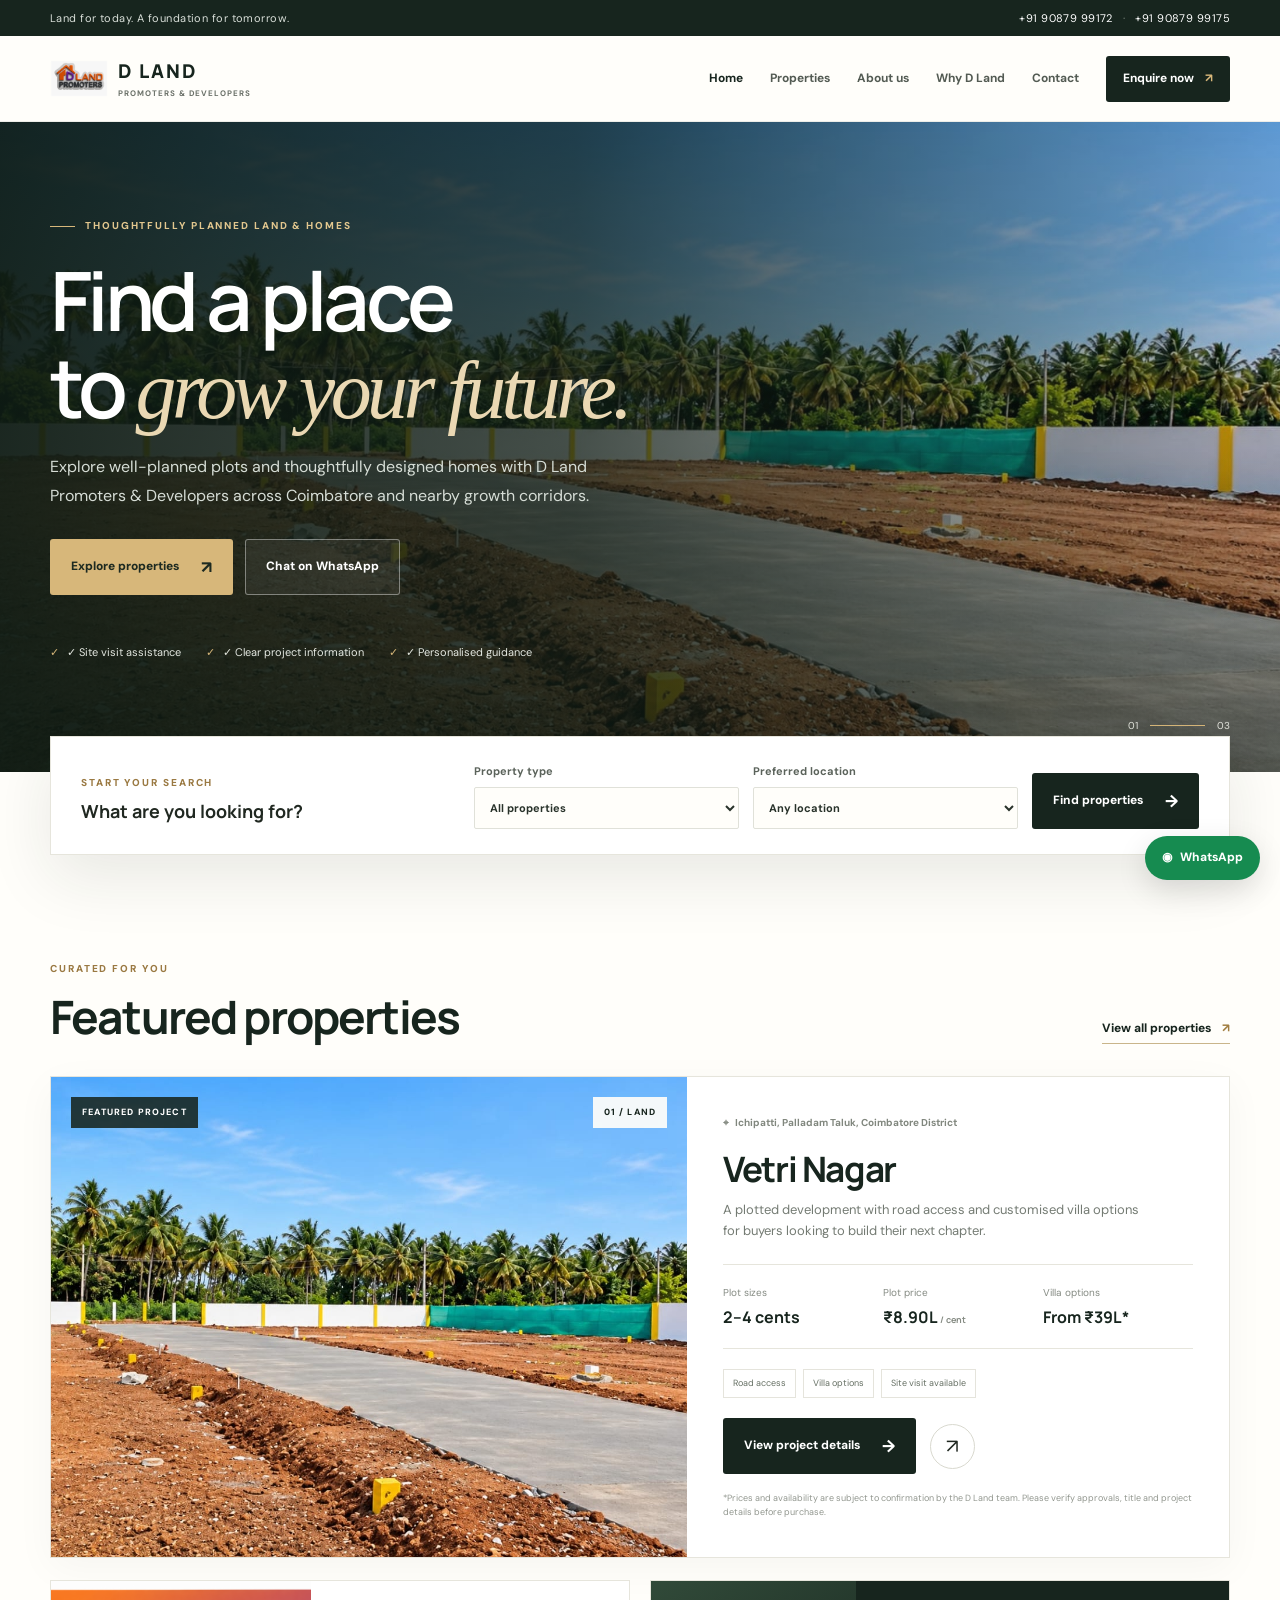
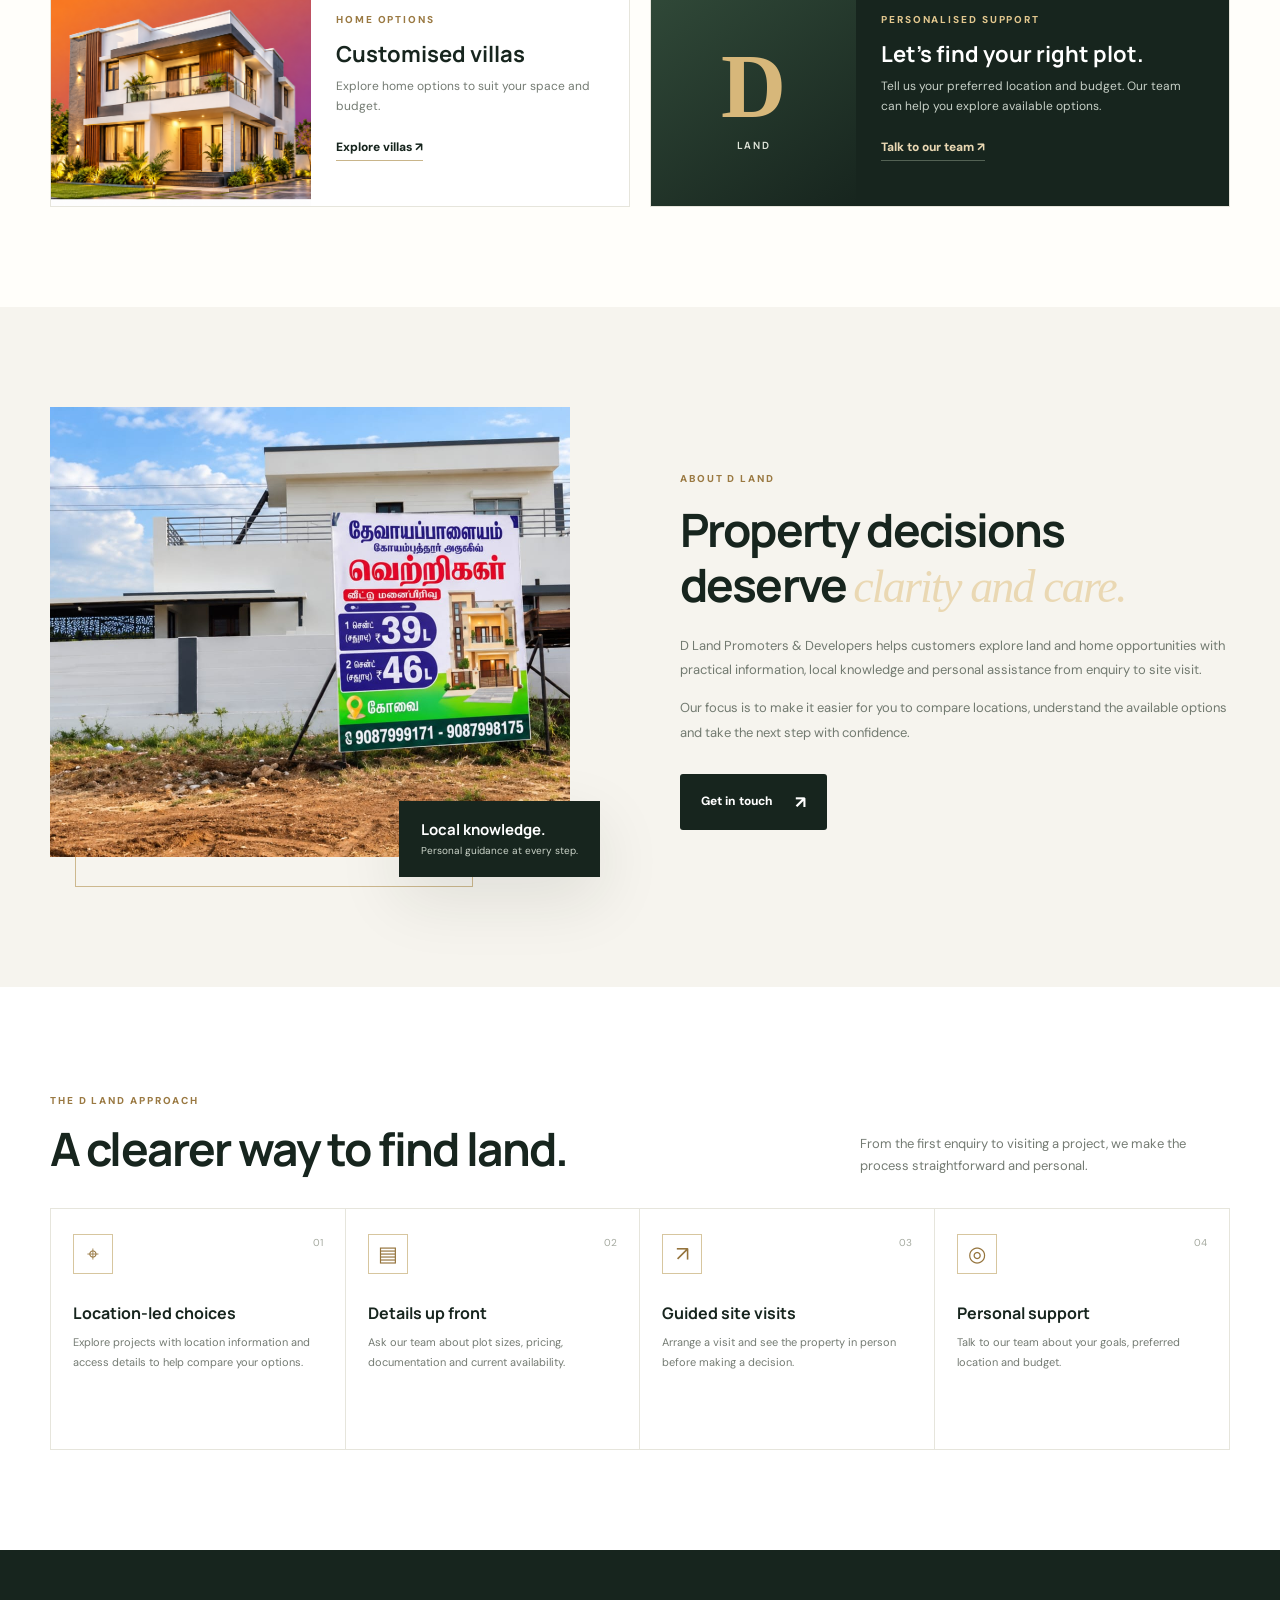
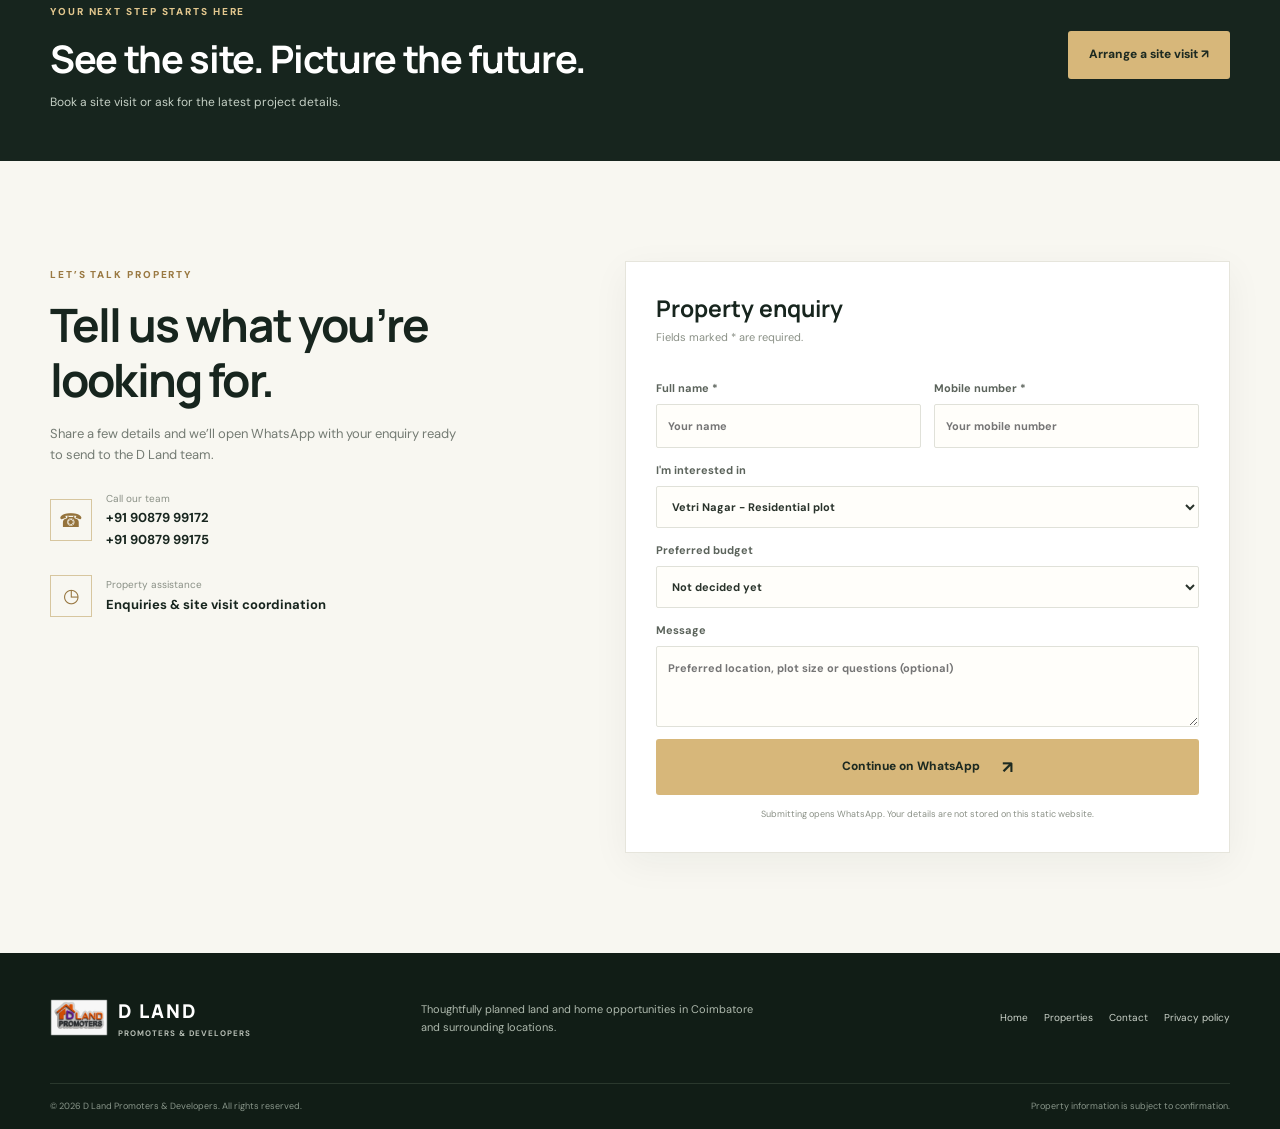
==== commit 1f33cef4: "Add files via upload Add files via upload with: Update D Land website source code" ====
--- a/index.html
+++ b/index.html
@@ -1,109 +1,110 @@
 <!doctype html>
 <html lang="en">
 <head>
-<meta charset="utf-8">
-<meta name="viewport" content="width=device-width,initial-scale=1">
-<title>D Land Promoters & Developers | Vetri Nagar</title>
-<meta name="description" content="D Land Promoters & Developers - Vetri Nagar plots and premium customised villas at Ichipatti, Palladam Taluk, Coimbatore District.">
-<style>
-:root{--orange:#ff6b00;--purple:#7b35b8;--dark:#242424;--muted:#686868;--light:#f7f7f7;--line:#e8e8e8}
-*{box-sizing:border-box}html{scroll-behavior:smooth}body{margin:0;font-family:Arial,Helvetica,sans-serif;color:var(--dark)}
-a{color:inherit;text-decoration:none}.wrap{max-width:1180px;margin:auto;padding:0 22px}
-header{position:sticky;top:0;z-index:10;background:rgba(255,255,255,.96);backdrop-filter:blur(10px);border-bottom:1px solid var(--line)}
-.nav{height:125px;display:flex;align-items:center;justify-content:space-between;gap:20px}.logo{height:108px;width:330px;max-width:330px;object-fit:contain;object-position:left center;display:block}
-.navlinks{display:flex;gap:25px;align-items:center;font-size:14px;font-weight:700}.navlinks a:hover{color:var(--orange)}
-.cta{background:var(--orange);color:white;padding:12px 17px;border-radius:9px}
-.hero{background:linear-gradient(135deg,#fff8f1 0%,#fff 48%,#f5effa 100%);padding:78px 0 70px}
-.hero-grid{display:grid;grid-template-columns:1.08fr .92fr;gap:48px;align-items:center}
-.badge{display:inline-block;padding:8px 12px;border-radius:30px;background:#fff;border:1px solid #ffd7bd;color:#a84a08;font-weight:800;font-size:12px}
-h1{font-size:clamp(40px,5vw,70px);line-height:1.03;margin:18px 0 15px;letter-spacing:-2px}.grad{color:var(--orange)}
-.hero p{font-size:19px;line-height:1.6;color:var(--muted);max-width:650px}.buttons{display:flex;gap:12px;flex-wrap:wrap;margin-top:26px}
-.btn{display:inline-block;padding:14px 20px;border-radius:10px;font-weight:800;border:1px solid var(--dark);cursor:pointer}
-.btn.primary{background:var(--orange);border-color:var(--orange);color:white}.btn.whatsapp{background:#1fa855;border-color:#1fa855;color:white}
-.hero-card{min-height:430px;border-radius:28px;padding:28px;background:linear-gradient(160deg,#2b2b2b,#111);color:white;box-shadow:0 25px 70px rgba(0,0,0,.16);position:relative;overflow:hidden}
-.hero-card:before{content:"";position:absolute;width:360px;height:360px;border-radius:50%;right:-120px;top:-100px;background:radial-gradient(circle,#ff7c20,transparent 68%);opacity:.8}
-.hero-card h2{font-size:34px;position:relative;margin:110px 0 10px}.hero-card p{color:#ddd;position:relative;line-height:1.6}
-.price{position:absolute;bottom:28px;left:28px;right:28px;background:rgba(255,255,255,.1);border:1px solid rgba(255,255,255,.18);border-radius:18px;padding:17px;display:flex;justify-content:space-between;gap:10px}
-.price b{font-size:22px}.price span{display:block;color:#ddd;font-size:12px}
-section{padding:72px 0}.section-head{display:flex;justify-content:space-between;gap:25px;align-items:end;margin-bottom:28px}
-.eyebrow{color:var(--orange);font-size:13px;font-weight:900;letter-spacing:1.5px;text-transform:uppercase}h2{font-size:38px;margin:8px 0}
-.section-head p{max-width:570px;color:var(--muted);line-height:1.6}.cards{display:grid;grid-template-columns:repeat(3,1fr);gap:18px}
-.card{border:1px solid var(--line);border-radius:18px;padding:24px;background:white}.card h3{margin:0 0 10px;font-size:21px}.card p{color:var(--muted);line-height:1.55}
-.project{display:grid;grid-template-columns:1.05fr .95fr;gap:30px;align-items:stretch}
-.project-visual{min-height:420px;border-radius:24px;background:linear-gradient(145deg,#ff7a18,#792fb1);padding:30px;color:#fff;display:flex;flex-direction:column;justify-content:flex-end;position:relative;overflow:hidden}
-
-.project-info{padding:10px}.statgrid{display:grid;grid-template-columns:repeat(2,1fr);gap:12px;margin:22px 0}
-.stat{padding:16px;border-radius:14px;background:var(--light)}.stat strong{display:block;font-size:21px;margin-bottom:4px}.stat small{color:var(--muted)}
-.list{display:grid;grid-template-columns:repeat(2,1fr);gap:12px;padding:0;list-style:none}.list li{padding:13px;border:1px solid var(--line);border-radius:11px}
-.location{background:var(--light)}.contact{background:#181818;color:#fff}.contact p{color:#cfcfcf;line-height:1.6}
-.contactgrid{display:grid;grid-template-columns:1fr 1fr;gap:30px}form{background:#fff;padding:24px;border-radius:18px;color:#222}
-input,select,textarea{width:100%;padding:13px;margin:7px 0 13px;border:1px solid #ddd;border-radius:9px;font:inherit}textarea{min-height:100px}
-footer{padding:25px 0;background:#111;color:#aaa;font-size:13px}.mobile-menu{display:none}
-@media(max-width:850px){.hero-grid,.project,.contactgrid{grid-template-columns:1fr}.cards{grid-template-columns:1fr}.navlinks{display:none}.mobile-menu{display:block}.hero{padding:52px 0}h1{font-size:45px}section{padding:55px 0}}
-.hero-card.hero-photo{padding:0;min-height:430px;background:#111}.hero-photo>img{width:100%;height:430px;object-fit:cover;display:block}.hero-overlay{position:absolute;inset:0;padding:28px;display:flex;flex-direction:column;justify-content:flex-end;background:linear-gradient(180deg,rgba(0,0,0,.05) 20%,rgba(0,0,0,.78) 100%)}.hero-overlay h2{font-size:34px;position:relative;margin:0 0 10px}.hero-overlay p{color:#eee;position:relative;line-height:1.6;margin:0 0 12px}.hero-overlay .price{position:relative;left:auto;right:auto;bottom:auto}.gallery{display:grid;grid-template-columns:1fr 1fr;gap:18px;margin-top:30px}.gallery figure{margin:0;border-radius:20px;overflow:hidden;border:1px solid var(--line);background:#fff;box-shadow:0 12px 35px rgba(0,0,0,.08);width:100%;min-width:0}.gallery img{width:100%;height:330px;aspect-ratio:680/330;object-fit:cover;object-position:center;display:block}.gallery figcaption{padding:14px 16px;font-weight:800}@media(max-width:850px){.gallery{grid-template-columns:1fr}.gallery img{height:250px;width:100%;aspect-ratio:350/250;object-fit:cover;object-position:center;display:block}.logo{height:68px;width:205px;max-width:205px;object-fit:contain;object-position:left center;background:transparent;padding:0;border-radius:0;display:block}}
-.villa-showcase{background:#fff8f1}
-.villa-card{position:relative;border-radius:26px;overflow:hidden;background:#fff;box-shadow:0 18px 55px rgba(0,0,0,.12);border:1px solid #f0e4dc}
-.villa-card img{display:block;width:100%;height:520px;object-fit:cover}
-.villa-caption{position:absolute;left:24px;right:24px;bottom:24px;padding:18px 20px;border-radius:16px;background:rgba(20,20,20,.78);backdrop-filter:blur(8px);color:#fff;display:flex;justify-content:space-between;gap:15px;align-items:center}
-.villa-caption strong{font-size:22px}.villa-caption span{font-weight:800;color:#ffd0ad}
-@media(max-width:850px){.villa-card img{height:300px}.villa-caption{left:14px;right:14px;bottom:14px;padding:13px 15px;display:block}.villa-caption strong{font-size:17px;display:block;margin-bottom:4px}.villa-caption span{font-size:13px}}
-</style>
+  <meta charset="utf-8">
+  <meta name="viewport" content="width=device-width, initial-scale=1">
+  <title>D Land Promoters & Developers | Premium Plots & Villas</title>
+  <meta name="description" content="Explore premium residential plots and customised villas with D Land Promoters & Developers in Coimbatore and surrounding locations. Enquire or book a site visit on WhatsApp.">
+  <meta name="theme-color" content="#17251e">
+  <link rel="icon" href="dland_logo.png">
+  <link rel="preconnect" href="https://fonts.googleapis.com">
+  <link rel="preconnect" href="https://fonts.gstatic.com" crossorigin>
+  <link href="https://fonts.googleapis.com/css2?family=DM+Sans:wght@400;500;600;700&family=Manrope:wght@400;500;600;700;800&display=swap" rel="stylesheet">
+  <link rel="stylesheet" href="styles.css">
 </head>
 <body>
-<!-- Clean logo header; no decorative text is overlaid on project images. -->
-<header><div class="wrap nav">
-<a href="#home"><img class="logo" src="dland_logo.png" alt="D Land Promoters & Developers logo"></a>
-<nav class="navlinks"><a href="#projects">Projects</a><a href="#why">Why D Land</a><a href="#location">Location</a><a href="#contact" class="cta">Enquire Now</a></nav>
-<div class="mobile-menu">☰</div>
-</div></header>
-<main>
-<section class="hero" id="home"><div class="wrap hero-grid">
-<div><span class="badge">D LAND PROMOTERS & DEVELOPERS</span>
-<h1>Build your future at <span class="grad">Vetri Nagar.</span></h1>
-<p>Premium plots and customised villas at Ichipatti, Palladam Taluk, Coimbatore District — with excellent Somanur–Karumathampatti connectivity.</p>
-<div class="buttons"><a class="btn primary" href="#projects">Explore Project</a><a class="btn whatsapp" href="https://wa.me/919087999172?text=Hi%20D%20Land%2C%20I%20am%20interested%20in%20Vetri%20Nagar." target="_blank">WhatsApp Us</a></div></div>
-<div class="hero-card hero-photo"><img src="vetri-nagar-site-1.jpeg" alt="Vetri Nagar project site" loading="eager"><div class="hero-overlay"><div class="eyebrow" style="color:#ffb27d">Featured Project</div><h2>VETRI NAGAR</h2><p>DTCP & RERA Approved • 2 to 4 Cent Plots • Premium Customised Villas</p><div class="price"><div><span>Plot price</span><b>₹8.90 Lakhs / Cent</b></div><div style="text-align:right"><span>Villa options</span><b>₹39L+</b></div></div></div></div>
-</div></section>
+  <div class="topline"><div class="container topline-inner"><span>Land for today. A foundation for tomorrow.</span><div><a href="tel:+919087999172">+91 90879 99172</a><span class="top-sep">·</span><a href="tel:+919087999175">+91 90879 99175</a></div></div></div>
+  <header class="site-header">
+    <div class="container nav-wrap">
+      <a class="brand" href="index.html" aria-label="D Land home"><img src="dland_logo.png" alt="D Land Promoters & Developers"><span><strong>D LAND</strong><small>PROMOTERS & DEVELOPERS</small></span></a>
+      <button class="menu-toggle" aria-label="Open navigation" aria-expanded="false">☰</button>
+      <nav class="nav-links" aria-label="Main navigation">
+        <a class="active" href="index.html">Home</a><a href="properties/">Properties</a><a href="#about">About us</a><a href="#why">Why D Land</a><a href="#contact">Contact</a>
+        <a class="nav-cta" href="#contact">Enquire now <span>↗</span></a>
+      </nav>
+    </div>
+  </header>
 
-<section id="projects"><div class="wrap">
-<div class="section-head"><div><div class="eyebrow">Featured Project</div><h2>Vetri Nagar</h2></div><p>Ichipatti Village, Palladam Taluk, Coimbatore District. Kovai–Trichy Road | Devarayapalayam.</p></div>
-<div class="project"><div class="project-visual"><div class="eyebrow" style="color:#fff">Premium plots & villas</div><h2 style="font-size:48px">VETRI NAGAR</h2><p style="font-size:18px">A planned destination with essential infrastructure and convenient access to Somanur and surrounding locations.</p></div>
-<div class="project-info"><div class="statgrid"><div class="stat"><strong>2–4 Cents</strong><small>Plot sizes</small></div><div class="stat"><strong>₹8.90L</strong><small>Per cent</small></div><div class="stat"><strong>₹39L+</strong><small>1 BHK villa</small></div><div class="stat"><strong>₹46L+</strong><small>2 BHK villa</small></div></div>
-<h3>Bank Loan Facility</h3><p>Land – up to 70% | Villas – up to 85%</p><h3>Premium Facilities</h3>
-<ul class="list"><li>30 & 33 Feet Tar Road</li><li>Compound Wall</li><li>24/7 Water Connection</li><li>EB Connection</li><li>Street Light</li><li>Tree Plantation</li><li>Drainage System</li><li>Nearby Sulur Aerodrome</li></ul></div></div></div><div class="gallery"><figure><img src="vetri-nagar-site-1.jpeg" alt="Vetri Nagar site road and plots" loading="lazy"><figcaption>Vetri Nagar — Site Road & Plots</figcaption></figure><figure><img src="vetri-nagar-site-2.jpeg" alt="Vetri Nagar premium villa" loading="lazy"><figcaption>Premium Customised Villa</figcaption></figure></div></div></section>
+  <main>
+    <section class="hero">
+      <div class="hero-image" role="img" aria-label="Vetri Nagar plotted development"></div>
+      <div class="hero-shade"></div>
+      <div class="container hero-content">
+        <div class="eyebrow light"><span></span> THOUGHTFULLY PLANNED LAND & HOMES</div>
+        <h1>Find a place<br>to <em>grow your future.</em></h1>
+        <p>Explore well-planned plots and thoughtfully designed homes with D Land Promoters & Developers across Coimbatore and nearby growth corridors.</p>
+        <div class="hero-actions"><a class="button button-gold" href="properties/">Explore properties <span>↗</span></a><a class="button button-glass" href="https://wa.me/919087999172?text=Hello%20D%20Land%2C%20please%20share%20your%20current%20property%20details." target="_blank" rel="noopener">Chat on WhatsApp</a></div>
+        <div class="hero-trust"><span>✓ Site visit assistance</span><span>✓ Clear project information</span><span>✓ Personalised guidance</span></div>
+      </div>
+      <div class="hero-index"><span>01</span><i></i><span>03</span></div>
+    </section>
 
-<section id="villa-2bhk" class="villa-showcase">
-<div class="wrap">
-  <div class="section-head">
-    <div>
-      <div class="eyebrow">Premium Customised Villa</div>
-      <h2>2 BHK Villa</h2>
-    </div>
-    <p>Modern 2 BHK villa concept designed to complement the premium character of Vetri Nagar.</p>
-  </div>
-  <div class="villa-card">
-    <img src="2bhk-villa.png" alt="Premium customised 2 BHK villa at Vetri Nagar" loading="lazy">
-    <div class="villa-caption">
-      <strong>2 BHK Premium Villa</strong>
-      <span>Starting from ₹46 Lakhs</span>
-    </div>
-  </div>
-</div>
-</section>
+    <section class="quick-search">
+      <div class="container search-panel">
+        <div class="search-intro"><span class="eyebrow">START YOUR SEARCH</span><h2>What are you looking for?</h2></div>
+        <form id="quickSearch" class="search-fields">
+          <label>Property type<select id="quickType"><option value="all">All properties</option><option value="plot">Residential plots</option><option value="villa">Villas & homes</option></select></label>
+          <label>Preferred location<select id="quickLocation"><option value="all">Any location</option><option value="Ichipatti">Ichipatti / Vetri Nagar</option><option value="Coimbatore">Coimbatore</option></select></label>
+          <button class="button button-dark" type="submit">Find properties <span>→</span></button>
+        </form>
+      </div>
+    </section>
 
-<section id="why"><div class="wrap"><div class="section-head"><div><div class="eyebrow">Project advantages</div><h2>Designed for everyday convenience</h2></div></div>
-<div class="cards"><div class="card"><h3>🏫 Education</h3><p>Kendra Vidyalaya, Nava Bharathi School, Infant Jesus Matric. School, Young Indian Public School, Park Engineering College, Tamil Nadu College of Engineering and RVS College.</p></div>
-<div class="card"><h3>🚌 Connectivity</h3><p>Somanur Bus Stand – 3.3 km<br>Somanur Railway Station – 3.6 km<br>Excellent Somanur–Karumathampatti connectivity.</p></div>
-<div class="card"><h3>🏥 Healthcare</h3><p>KMCH Healthcare and Kumaran Hospital are listed among the nearby healthcare facilities.</p></div></div></div></section>
+    <section class="section featured" id="properties">
+      <div class="container">
+        <div class="section-heading"><div><span class="eyebrow">CURATED FOR YOU</span><h2>Featured properties</h2></div><a class="text-link" href="properties/">View all properties <span>↗</span></a></div>
+        <article class="feature-card">
+          <div class="feature-photo"><img src="vetri-nagar-site-1.jpeg" alt="Vetri Nagar site road and plots" loading="lazy"><span class="photo-label">FEATURED PROJECT</span><span class="photo-number">01 / LAND</span></div>
+          <div class="feature-details">
+            <div class="location-line">⌖ &nbsp; Ichipatti, Palladam Taluk, Coimbatore District</div>
+            <h3>Vetri Nagar</h3>
+            <p class="feature-copy">A plotted development with road access and customised villa options for buyers looking to build their next chapter.</p>
+            <div class="feature-stats"><div><small>Plot sizes</small><strong>2–4 cents</strong></div><div><small>Plot price</small><strong>₹8.90L <small>/ cent</small></strong></div><div><small>Villa options</small><strong>From ₹39L*</strong></div></div>
+            <div class="tag-row"><span>Road access</span><span>Villa options</span><span>Site visit available</span></div>
+            <div class="feature-actions"><a class="button button-dark" href="properties/">View project details <span>→</span></a><a class="round-link" href="https://wa.me/919087999172?text=Hello%20D%20Land%2C%20I%20am%20interested%20in%20Vetri%20Nagar." target="_blank" rel="noopener" aria-label="Enquire about Vetri Nagar">↗</a></div>
+            <p class="disclaimer">*Prices and availability are subject to confirmation by the D Land team. Please verify approvals, title and project details before purchase.</p>
+          </div>
+        </article>
+        <div class="mini-grid">
+          <article class="mini-card"><img src="2bhk-villa.png" alt="Modern customised two bedroom villa" loading="lazy"><div class="mini-card-content"><span class="eyebrow">HOME OPTIONS</span><h3>Customised villas</h3><p>Explore home options to suit your space and budget.</p><a href="properties/" class="text-link">Explore villas ↗</a></div></article>
+          <article class="mini-card mini-card-dark"><div class="mini-art">D<span>LAND</span></div><div class="mini-card-content"><span class="eyebrow light">PERSONALISED SUPPORT</span><h3>Let’s find your right plot.</h3><p>Tell us your preferred location and budget. Our team can help you explore available options.</p><a href="#contact" class="text-link light-link">Talk to our team ↗</a></div></article>
+        </div>
+      </div>
+    </section>
 
-<section class="location" id="location"><div class="wrap"><div class="section-head"><div><div class="eyebrow">Prime location</div><h2>Ichipatti, Palladam Taluk</h2></div><p>Open the location in Google Maps. Replace the search link with the exact project pin before publishing.</p></div>
-<div class="card"><h3>📍 Kovai–Trichy Road | Devarayapalayam</h3><p>Project location: Ichipatti Village, Palladam Taluk, Coimbatore District.</p><a class="btn primary" href="https://www.google.com/maps/search/?api=1&query=Ichipatti%20Palladam%20Coimbatore" target="_blank">Open Google Maps</a></div></div></section>
+    <section class="section about-section" id="about">
+      <div class="container about-grid">
+        <div class="about-visual"><img src="vetri-nagar-site-2.jpeg" alt="Vetri Nagar project and villa option" loading="lazy"><div class="about-note"><strong>Local knowledge.</strong><span>Personal guidance at every step.</span></div></div>
+        <div class="about-copy"><span class="eyebrow">ABOUT D LAND</span><h2>Property decisions deserve <em>clarity and care.</em></h2><p>D Land Promoters & Developers helps customers explore land and home opportunities with practical information, local knowledge and personal assistance from enquiry to site visit.</p><p>Our focus is to make it easier for you to compare locations, understand the available options and take the next step with confidence.</p><a href="#contact" class="button button-dark">Get in touch <span>↗</span></a></div>
+      </div>
+    </section>
 
-<section class="contact" id="contact"><div class="wrap contactgrid"><div><div class="eyebrow" style="color:#ff9a5b">Book a site visit</div><h2>Let’s find your plot.</h2><p>Call or WhatsApp the D Land team for project details and site-visit assistance.</p><p><strong>9087999172</strong><br><strong>9087999175</strong></p><a class="btn whatsapp" href="https://wa.me/919087999172?text=Hi%20D%20Land%2C%20I%20want%20to%20book%20a%20site%20visit%20for%20Vetri%20Nagar." target="_blank">Book via WhatsApp</a></div>
-<form onsubmit="sendLead(event)"><h3>Enquiry Form</h3><input id="name" required placeholder="Your name"><input id="phone" required placeholder="Mobile number"><select id="interest"><option>Vetri Nagar - Plot</option><option>Vetri Nagar - 1 BHK Villa</option><option>Vetri Nagar - 2 BHK Villa</option></select><textarea id="message" placeholder="Your requirement"></textarea><button class="btn primary" type="submit">Send Enquiry</button><p id="formmsg" style="font-size:12px;color:#777">Currently opens WhatsApp. Connect Google Forms/Sheets for automatic lead storage.</p></form></div></section>
-</main>
-<footer><div class="wrap">© 2026 D Land Promoters & Developers. All rights reserved.</div></footer>
-<script>
-function sendLead(e){e.preventDefault();const n=document.getElementById('name').value,p=document.getElementById('phone').value,i=document.getElementById('interest').value,m=document.getElementById('message').value;const text=encodeURIComponent(`Hi D Land, Enquiry from website.\nName: ${n}\nMobile: ${p}\nInterest: ${i}\nRequirement: ${m}`);window.open('https://wa.me/919087999172?text='+text,'_blank');document.getElementById('formmsg').textContent='WhatsApp opened with your enquiry.'}
-</script>
-</body></html>+    <section class="section values-section" id="why">
+      <div class="container">
+        <div class="section-heading"><div><span class="eyebrow">THE D LAND APPROACH</span><h2>A clearer way to find land.</h2></div><p>From the first enquiry to visiting a project, we make the process straightforward and personal.</p></div>
+        <div class="values-grid">
+          <article class="value-card"><span class="value-icon">⌖</span><span class="value-number">01</span><h3>Location-led choices</h3><p>Explore projects with location information and access details to help compare your options.</p></article>
+          <article class="value-card"><span class="value-icon">▤</span><span class="value-number">02</span><h3>Details up front</h3><p>Ask our team about plot sizes, pricing, documentation and current availability.</p></article>
+          <article class="value-card"><span class="value-icon">↗</span><span class="value-number">03</span><h3>Guided site visits</h3><p>Arrange a visit and see the property in person before making a decision.</p></article>
+          <article class="value-card"><span class="value-icon">◎</span><span class="value-number">04</span><h3>Personal support</h3><p>Talk to our team about your goals, preferred location and budget.</p></article>
+        </div>
+      </div>
+    </section>
+
+    <section class="visit-banner">
+      <div class="container visit-inner"><div><span class="eyebrow light">YOUR NEXT STEP STARTS HERE</span><h2>See the site. Picture the future.</h2><p>Book a site visit or ask for the latest project details.</p></div><a class="button button-gold" href="https://wa.me/919087999172?text=Hello%20D%20Land%2C%20I%20would%20like%20to%20arrange%20a%20site%20visit." target="_blank" rel="noopener">Arrange a site visit ↗</a></div>
+    </section>
+
+    <section class="section contact-section" id="contact">
+      <div class="container contact-grid">
+        <div class="contact-copy"><span class="eyebrow">LET’S TALK PROPERTY</span><h2>Tell us what you’re looking for.</h2><p>Share a few details and we’ll open WhatsApp with your enquiry ready to send to the D Land team.</p><div class="contact-detail"><span class="contact-icon">☎</span><div><small>Call our team</small><a href="tel:+919087999172">+91 90879 99172</a><a href="tel:+919087999175">+91 90879 99175</a></div></div><div class="contact-detail"><span class="contact-icon">◷</span><div><small>Property assistance</small><strong>Enquiries & site visit coordination</strong></div></div></div>
+        <form class="lead-form" id="leadForm"><h3>Property enquiry</h3><p>Fields marked * are required.</p><div class="form-row"><label>Full name *<input name="name" autocomplete="name" required placeholder="Your name"></label><label>Mobile number *<input name="phone" inputmode="tel" autocomplete="tel" pattern="[0-9+() -]{8,18}" required placeholder="Your mobile number"></label></div><label>I'm interested in<select name="interest"><option>Vetri Nagar - Residential plot</option><option>Vetri Nagar - 1 BHK villa</option><option>Vetri Nagar - 2 BHK villa</option><option>Other available projects</option></select></label><label>Preferred budget<select name="budget"><option>Not decided yet</option><option>Below ₹15 Lakhs</option><option>₹15–30 Lakhs</option><option>₹30–50 Lakhs</option><option>Above ₹50 Lakhs</option></select></label><label>Message<textarea name="message" rows="3" placeholder="Preferred location, plot size or questions (optional)"></textarea></label><button class="button button-gold form-submit" type="submit">Continue on WhatsApp <span>↗</span></button><small class="form-note">Submitting opens WhatsApp. Your details are not stored on this static website.</small></form>
+      </div>
+    </section>
+  </main>
+
+  <footer class="site-footer"><div class="container footer-main"><a class="brand footer-brand" href="index.html"><img src="dland_logo.png" alt=""><span><strong>D LAND</strong><small>PROMOTERS & DEVELOPERS</small></span></a><p>Thoughtfully planned land and home opportunities in Coimbatore and surrounding locations.</p><div class="footer-links"><a href="index.html">Home</a><a href="properties/">Properties</a><a href="#contact">Contact</a><a href="privacy.html">Privacy policy</a></div></div><div class="container footer-bottom"><span>© <span id="year"></span> D Land Promoters & Developers. All rights reserved.</span><span>Property information is subject to confirmation.</span></div></footer>
+  <a class="floating-wa" href="https://wa.me/919087999172?text=Hello%20D%20Land%2C%20I%20am%20interested%20in%20your%20properties." target="_blank" rel="noopener" aria-label="Chat with D Land on WhatsApp">◉ <span>WhatsApp</span></a>
+  <script src="script.js"></script>
+</body>
+</html>
--- a/styles.css
+++ b/styles.css
@@ -0,0 +1,14 @@
+/* D Land Promoters & Developers — responsive website */
+:root{--forest:#17251e;--forest-2:#22382d;--gold:#d7b77a;--gold-light:#ead8b3;--cream:#f6f4ee;--paper:#fffefa;--ink:#202821;--muted:#747b73;--line:#e6e5dc;--radius:22px;--shadow:0 22px 65px rgba(27,38,30,.10)}
+*{box-sizing:border-box}html{scroll-behavior:smooth;scroll-padding-top:100px}body{margin:0;color:var(--ink);background:var(--paper);font-family:"DM Sans",Arial,sans-serif;font-size:15px;line-height:1.65}img{display:block;max-width:100%}a{color:inherit;text-decoration:none}button,input,select,textarea{font:inherit}.container{width:min(1180px,calc(100% - 48px));margin-inline:auto}.topline{background:var(--forest);color:#d9dfd9;font-size:11px;letter-spacing:.04em}.topline-inner{display:flex;justify-content:space-between;gap:16px;padding:9px 0}.topline a{color:#fff}.top-sep{margin:0 10px;color:#859187}.site-header{height:86px;background:rgba(255,254,250,.96);border-bottom:1px solid rgba(32,40,33,.08);position:sticky;top:0;z-index:30;backdrop-filter:blur(16px)}.nav-wrap{height:100%;display:flex;align-items:center;justify-content:space-between;gap:28px}.brand{display:flex;align-items:center;gap:10px;min-width:210px}.brand img{width:58px;height:58px;object-fit:contain}.brand span{display:flex;flex-direction:column;line-height:1.2}.brand strong{font:800 19px Manrope,sans-serif;letter-spacing:.1em;color:var(--forest)}.brand small{font-size:8px;letter-spacing:.12em;color:#6b7169;font-weight:700;margin-top:5px}.nav-links{display:flex;align-items:center;gap:27px;font-size:12px;font-weight:700}.nav-links>a:not(.nav-cta){color:#535b53;transition:color .2s}.nav-links>a:hover,.nav-links>a.active{color:var(--forest)}.nav-cta{background:var(--forest);color:white;padding:13px 17px;border-radius:3px}.nav-cta span{color:var(--gold);margin-left:8px}.menu-toggle{display:none;border:0;background:transparent;font-size:25px;color:var(--forest)}
+.hero{min-height:650px;position:relative;display:flex;align-items:center;background:#17251e;overflow:hidden;color:#fff}.hero-image{position:absolute;inset:0;background-image:url("vetri-nagar-site-1.jpeg");background-position:center 55%;background-size:cover;transform:scale(1.02)}.hero-shade{position:absolute;inset:0;background:linear-gradient(90deg,rgba(14,27,20,.94) 0%,rgba(14,27,20,.76) 45%,rgba(14,27,20,.18) 100%),linear-gradient(0deg,rgba(12,23,17,.5),transparent 50%)}.hero-content{position:relative;padding-top:76px;padding-bottom:100px}.eyebrow{font-size:10px;letter-spacing:.19em;font-weight:800;color:#9a7942;display:inline-flex;align-items:center;gap:10px}.eyebrow span{width:25px;height:1px;background:var(--gold);display:inline-block}.eyebrow.light{color:#e2c78e}.hero h1{font:600 clamp(48px,6.4vw,82px)/1.06 Manrope,sans-serif;letter-spacing:-.055em;margin:23px 0 18px;max-width:750px}.hero h1 em,.about-copy h2 em{font-family:Georgia,serif;font-weight:400;color:var(--gold-light)}.hero-content>p{font-size:16px;line-height:1.8;color:#d6ddd6;max-width:555px}.hero-actions{display:flex;gap:12px;flex-wrap:wrap;margin-top:28px}.button{min-height:48px;padding:13px 20px;display:inline-flex;align-items:center;justify-content:center;gap:22px;border:1px solid transparent;border-radius:3px;font-size:12px;font-weight:800;cursor:pointer;transition:transform .2s,background .2s}.button:hover{transform:translateY(-2px)}.button-gold{background:var(--gold);color:#1d2a21}.button-gold:hover{background:#e7cb94}.button-dark{background:var(--forest);color:white}.button-dark:hover{background:#2c4435}.button-glass{border-color:rgba(255,255,255,.4);color:#fff;background:rgba(255,255,255,.06)}.button span{font-size:17px}.hero-trust{display:flex;gap:25px;flex-wrap:wrap;margin-top:48px;font-size:11px;color:#e4e8e1}.hero-trust span:before{content:"✓";color:var(--gold);margin-right:8px}.hero-index{position:absolute;right:max(24px,calc((100vw - 1180px)/2));bottom:38px;display:flex;gap:12px;align-items:center;color:#e5e6df;font-size:10px}.hero-index i{height:1px;width:55px;background:var(--gold)}
+.quick-search{position:relative;margin-top:-36px;z-index:5}.search-panel{display:grid;grid-template-columns:.75fr 1.5fr;gap:30px;align-items:center;padding:25px 30px;background:#fff;box-shadow:var(--shadow);border:1px solid var(--line)}.search-intro h2{font:700 18px Manrope;margin:5px 0 0}.search-fields{display:grid;grid-template-columns:1fr 1fr auto;align-items:end;gap:14px}.search-fields label,.lead-form label{display:block;color:#5b635b;font-size:11px;font-weight:700}.search-fields select,.lead-form input,.lead-form select,.lead-form textarea{display:block;width:100%;border:1px solid #e0e1d9;background:#fffefa;border-radius:2px;padding:12px 11px;color:#29332b;margin-top:7px;outline:none}.search-fields select:focus,.lead-form input:focus,.lead-form select:focus,.lead-form textarea:focus{border-color:#a68b57}.search-fields .button{min-height:44px;white-space:nowrap}
+.section{padding:100px 0}.section-heading{display:flex;justify-content:space-between;align-items:end;gap:25px;margin-bottom:32px}.section-heading h2,.about-copy h2,.contact-copy h2{font:700 clamp(31px,4vw,46px)/1.18 Manrope,sans-serif;letter-spacing:-.04em;margin:10px 0 0;color:var(--forest)}.section-heading>p{max-width:370px;margin:0;color:var(--muted);font-size:13px}.text-link{font-size:12px;font-weight:800;color:var(--forest);border-bottom:1px solid #c9b58a;padding-bottom:5px;white-space:nowrap}.text-link span{margin-left:8px;color:#a17e40}.feature-card{display:grid;grid-template-columns:1.08fr .92fr;border:1px solid var(--line);background:#fff;box-shadow:0 10px 38px rgba(25,35,27,.04)}.feature-photo{position:relative;min-height:440px;overflow:hidden;background:#d4d9d1}.feature-photo img{height:100%;width:100%;position:absolute;inset:0;object-fit:cover;transition:transform .5s}.feature-card:hover .feature-photo img{transform:scale(1.025)}.photo-label,.photo-number{position:absolute;top:20px;background:rgba(23,37,30,.88);color:#fff;padding:8px 11px;font-size:9px;letter-spacing:.13em;font-weight:800}.photo-label{left:20px}.photo-number{right:20px;background:rgba(255,254,250,.92);color:var(--forest)}.feature-details{padding:38px 36px;display:flex;flex-direction:column;align-items:flex-start}.location-line{font-size:10px;color:#81877e;font-weight:700}.feature-details h3{font:700 35px Manrope;letter-spacing:-.04em;color:var(--forest);margin:13px 0 6px}.feature-copy{font-size:13px;color:var(--muted);max-width:430px;margin:0 0 22px}.feature-stats{width:100%;display:grid;grid-template-columns:repeat(3,1fr);gap:10px;border-block:1px solid var(--line);padding:20px 0}.feature-stats div{display:flex;flex-direction:column;gap:5px}.feature-stats small{font-size:10px;color:#858b83}.feature-stats strong{font:700 16px Manrope;color:var(--forest)}.feature-stats strong small{font-size:9px}.tag-row{display:flex;gap:7px;flex-wrap:wrap;margin:20px 0}.tag-row span{font-size:9px;border:1px solid #e5e4dc;padding:6px 9px;color:#667064}.feature-actions{display:flex;align-items:center;gap:14px;margin-top:auto}.round-link{width:45px;height:45px;border:1px solid #d9d9cf;display:grid;place-items:center;border-radius:50%;font-size:20px}.disclaimer{font-size:9px;color:#92978f;line-height:1.5;margin:18px 0 0}.mini-grid{display:grid;grid-template-columns:1fr 1fr;gap:20px;margin-top:22px}.mini-card{border:1px solid var(--line);display:grid;grid-template-columns:.9fr 1.1fr;min-height:225px;background:#fff}.mini-card>img{height:100%;width:100%;object-fit:cover;min-height:225px}.mini-card-content{padding:25px}.mini-card-content h3{font:700 22px Manrope;color:var(--forest);margin:8px 0}.mini-card-content p{font-size:12px;color:var(--muted);margin:0 0 18px}.mini-card-dark{background:var(--forest);color:white;grid-template-columns:.55fr 1fr}.mini-card-dark .mini-card-content h3{color:white}.mini-card-dark .mini-card-content p{color:#c7d0c7}.mini-art{display:flex;flex-direction:column;justify-content:center;align-items:center;background:linear-gradient(145deg,#314a39,#17251e);font:700 90px Georgia;color:var(--gold)}.mini-art span{font:700 10px Manrope;letter-spacing:.2em;color:#dfe4d9}.light-link{color:var(--gold-light);border-color:#536254}
+.about-section{background:var(--cream)}.about-grid{display:grid;grid-template-columns:1fr 1fr;align-items:center;gap:80px}.about-visual{position:relative;padding:0 30px 30px 0}.about-visual:before{content:"";position:absolute;left:25px;bottom:0;width:72%;height:76%;border:1px solid #cdb88e}.about-visual img{position:relative;width:100%;height:450px;object-fit:cover}.about-note{position:absolute;right:0;bottom:10px;background:var(--forest);color:white;padding:18px 22px;display:flex;flex-direction:column;box-shadow:var(--shadow)}.about-note strong{font:700 15px Manrope}.about-note span{font-size:10px;color:#cbd4c9;margin-top:3px}.about-copy h2{margin:14px 0 20px}.about-copy>p{color:#727a70;font-size:13px;line-height:1.9}.about-copy .button{margin-top:15px}
+.values-section{background:#fff}.values-grid{display:grid;grid-template-columns:repeat(4,1fr);border:1px solid var(--line)}.value-card{padding:25px 22px;min-height:240px;position:relative;border-right:1px solid var(--line)}.value-card:last-child{border:0}.value-icon{display:grid;place-items:center;width:40px;height:40px;border:1px solid #d7c69f;color:#94733b;font-size:21px}.value-number{position:absolute;right:22px;top:26px;font-size:10px;color:#a4a99f}.value-card h3{font:700 16px Manrope;color:var(--forest);margin:28px 0 9px}.value-card p{font-size:11px;color:var(--muted);line-height:1.8;margin:0}
+.visit-banner{background:var(--forest);color:#fff;padding:48px 0}.visit-inner{display:flex;align-items:center;justify-content:space-between;gap:28px}.visit-inner h2{font:700 clamp(26px,3.5vw,38px) Manrope;letter-spacing:-.035em;margin:9px 0}.visit-inner p{font-size:12px;color:#c5d0c5;margin:0}
+.contact-section{background:#f8f7f1}.contact-grid{display:grid;grid-template-columns:.9fr 1.1fr;gap:80px;align-items:start}.contact-copy h2{margin:13px 0 16px}.contact-copy>p{font-size:13px;color:var(--muted);max-width:420px}.contact-detail{display:flex;gap:14px;margin-top:25px;align-items:center}.contact-icon{display:grid;place-items:center;width:42px;height:42px;border:1px solid #d7c69f;color:#95733c;font-size:19px}.contact-detail div{display:flex;flex-direction:column}.contact-detail small{font-size:10px;color:#8a9086}.contact-detail a,.contact-detail strong{font-size:13px;color:var(--forest);font-weight:700}.lead-form{background:#fff;padding:30px;border:1px solid var(--line);box-shadow:0 10px 35px rgba(27,38,30,.05)}.lead-form h3{font:700 23px Manrope;color:var(--forest);margin:0}.lead-form>p{font-size:11px;color:#8a9086;margin:4px 0 20px}.lead-form label{margin-top:13px}.form-row{display:grid;grid-template-columns:1fr 1fr;gap:13px}.lead-form textarea{resize:vertical}.form-submit{width:100%;margin-top:12px}.form-note{display:block;text-align:center;font-size:9px;color:#8a9086;margin-top:12px}
+.site-footer{background:#111d16;color:#cbd2c9}.footer-main{display:grid;grid-template-columns:1fr 1.3fr 1fr;gap:35px;align-items:center;padding:36px 0}.footer-brand strong{color:white}.footer-brand small{color:#b5bcb3}.footer-main>p{font-size:11px;color:#aeb9ad;max-width:340px}.footer-links{display:flex;gap:16px;flex-wrap:wrap;justify-content:flex-end;font-size:10px}.footer-links a:hover{color:var(--gold)}.footer-bottom{border-top:1px solid #2a382d;display:flex;justify-content:space-between;gap:15px;padding:15px 0;font-size:9px;color:#89968a}.floating-wa{position:fixed;right:20px;bottom:20px;z-index:25;background:#168b50;color:white;padding:12px 17px;border-radius:30px;box-shadow:0 10px 30px #0002;font-size:12px;font-weight:800;display:flex;align-items:center;gap:8px}
+@media(max-width:950px){.nav-links{gap:15px}.search-panel{grid-template-columns:1fr;gap:18px}.about-grid{gap:40px}.feature-details{padding:28px}.feature-stats strong{font-size:14px}.values-grid{grid-template-columns:repeat(2,1fr)}.value-card:nth-child(2){border-right:0}.value-card:nth-child(-n+2){border-bottom:1px solid var(--line)}.contact-grid{gap:40px}}
+@media(max-width:760px){.container{width:min(100% - 32px,600px)}.topline-inner{justify-content:center}.topline-inner>span{display:none}.site-header{height:72px}.brand{min-width:0}.brand img{width:45px;height:45px}.brand strong{font-size:16px}.brand small{font-size:7px}.menu-toggle{display:block}.nav-links{display:none;position:absolute;top:72px;left:0;right:0;background:#fffefa;padding:18px 22px 22px;box-shadow:0 18px 30px #0001;align-items:stretch;flex-direction:column;gap:0}.nav-links.open{display:flex}.nav-links>a{padding:12px 0;border-bottom:1px solid var(--line)}.nav-links .nav-cta{margin-top:12px;text-align:center;padding:12px}.hero{min-height:620px}.hero-content{padding-top:75px;padding-bottom:85px}.hero-shade{background:linear-gradient(90deg,rgba(14,27,20,.91),rgba(14,27,20,.52)),linear-gradient(0deg,rgba(12,23,17,.5),transparent)}.hero h1{font-size:clamp(44px,12vw,64px)}.hero-content>p{font-size:14px}.hero-trust{gap:10px;flex-direction:column;margin-top:30px}.hero-index{bottom:20px}.quick-search{margin-top:0;background:var(--cream);padding:18px 0}.search-panel{padding:22px 18px}.search-fields{grid-template-columns:1fr;gap:10px}.search-fields .button{width:100%}.section{padding:65px 0}.section-heading{align-items:flex-start;flex-direction:column;gap:15px}.section-heading h2,.about-copy h2,.contact-copy h2{font-size:33px}.feature-card{grid-template-columns:1fr}.feature-photo{min-height:280px}.feature-details{padding:25px 20px}.feature-details h3{font-size:30px}.feature-stats{gap:7px}.feature-stats strong{font-size:13px}.feature-stats small{font-size:9px}.mini-grid{grid-template-columns:1fr}.mini-card{grid-template-columns:.8fr 1.2fr}.mini-card-content{padding:18px}.mini-card-content h3{font-size:18px}.mini-card-dark{grid-template-columns:.55fr 1fr}.about-grid{grid-template-columns:1fr;gap:38px}.about-visual img{height:320px}.about-note{right:0;bottom:10px;padding:13px 15px}.values-grid{grid-template-columns:1fr 1fr}.value-card{padding:18px 14px;min-height:220px}.value-number{right:12px;top:20px}.value-card h3{font-size:14px;margin-top:23px}.visit-inner{align-items:flex-start;flex-direction:column}.visit-inner .button{width:100%}.contact-grid{grid-template-columns:1fr;gap:35px}.lead-form{padding:22px 18px}.form-row{grid-template-columns:1fr;gap:0}.footer-main{grid-template-columns:1fr;gap:15px;padding:28px 0}.footer-links{justify-content:flex-start}.footer-bottom{flex-direction:column;gap:4px}.floating-wa{right:12px;bottom:12px;padding:11px 14px}}
+@media(prefers-reduced-motion:reduce){html{scroll-behavior:auto}*,*:before,*:after{transition:none!important}}
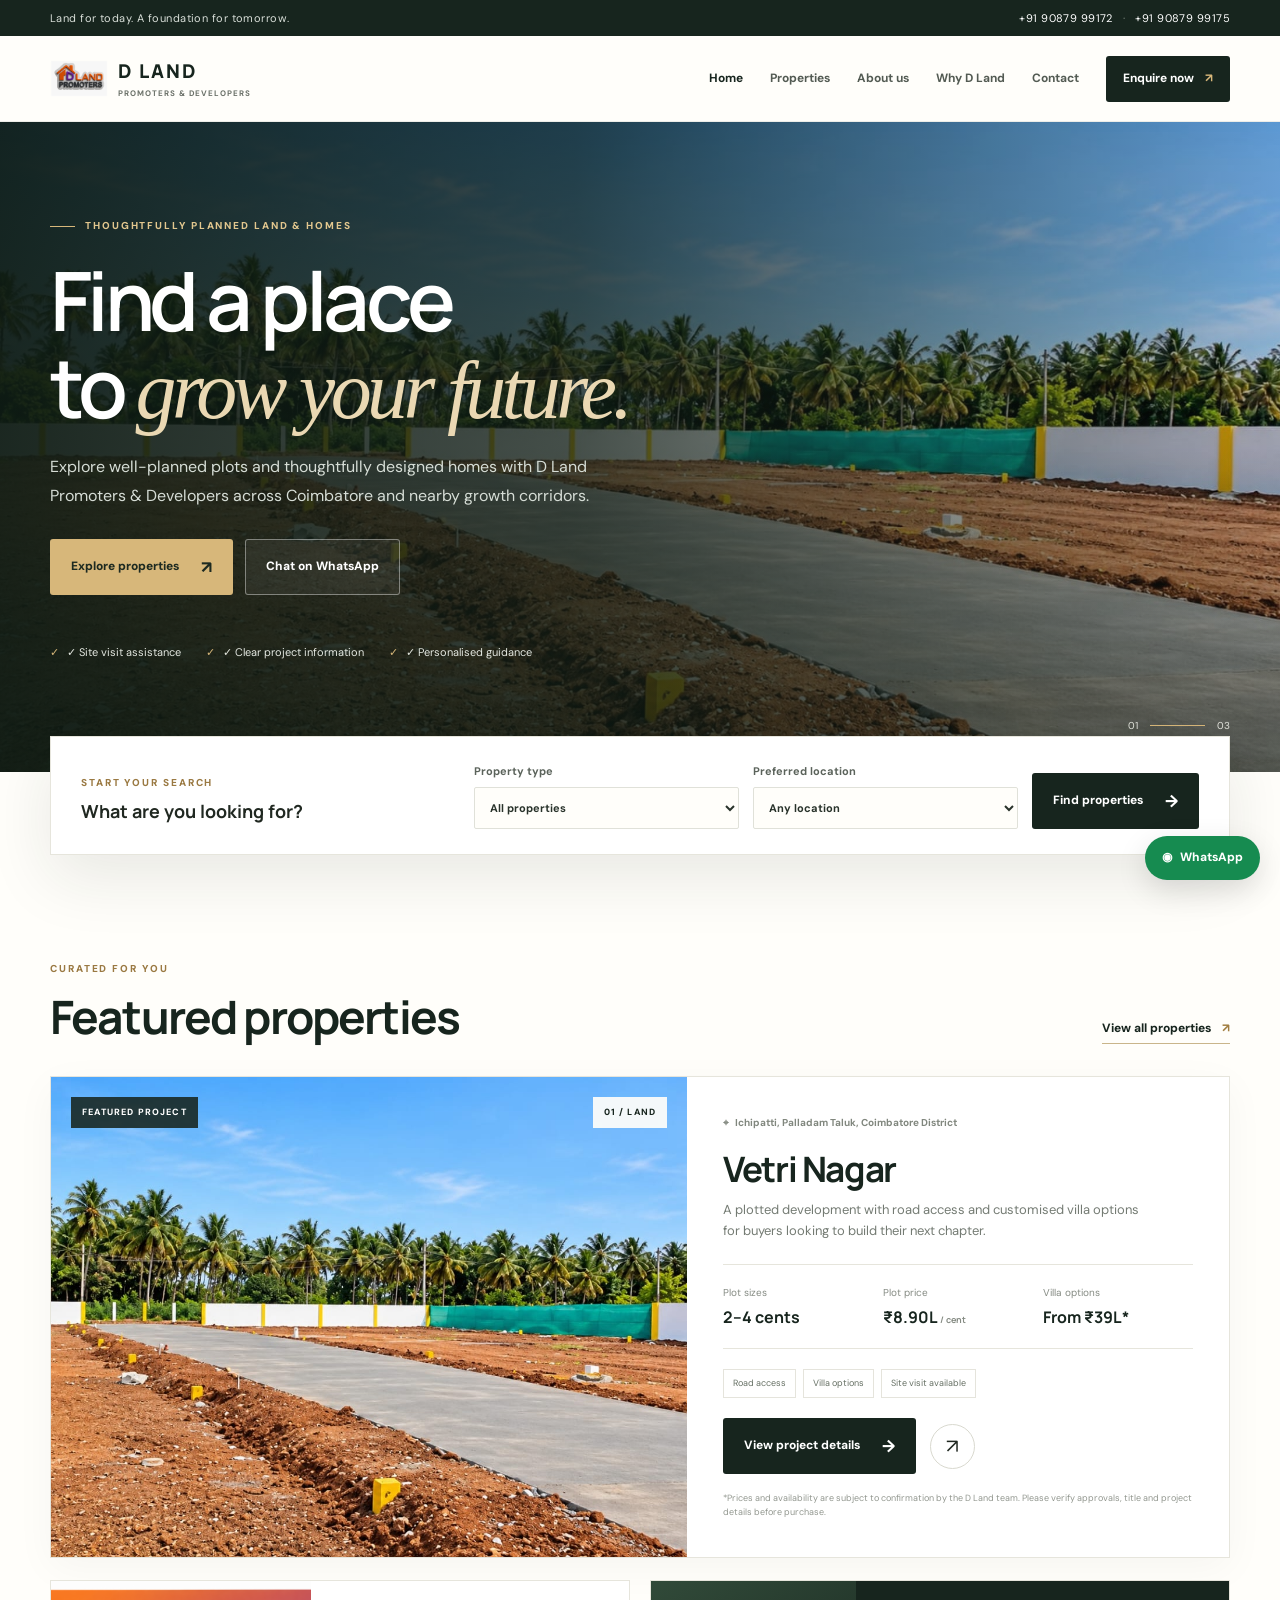
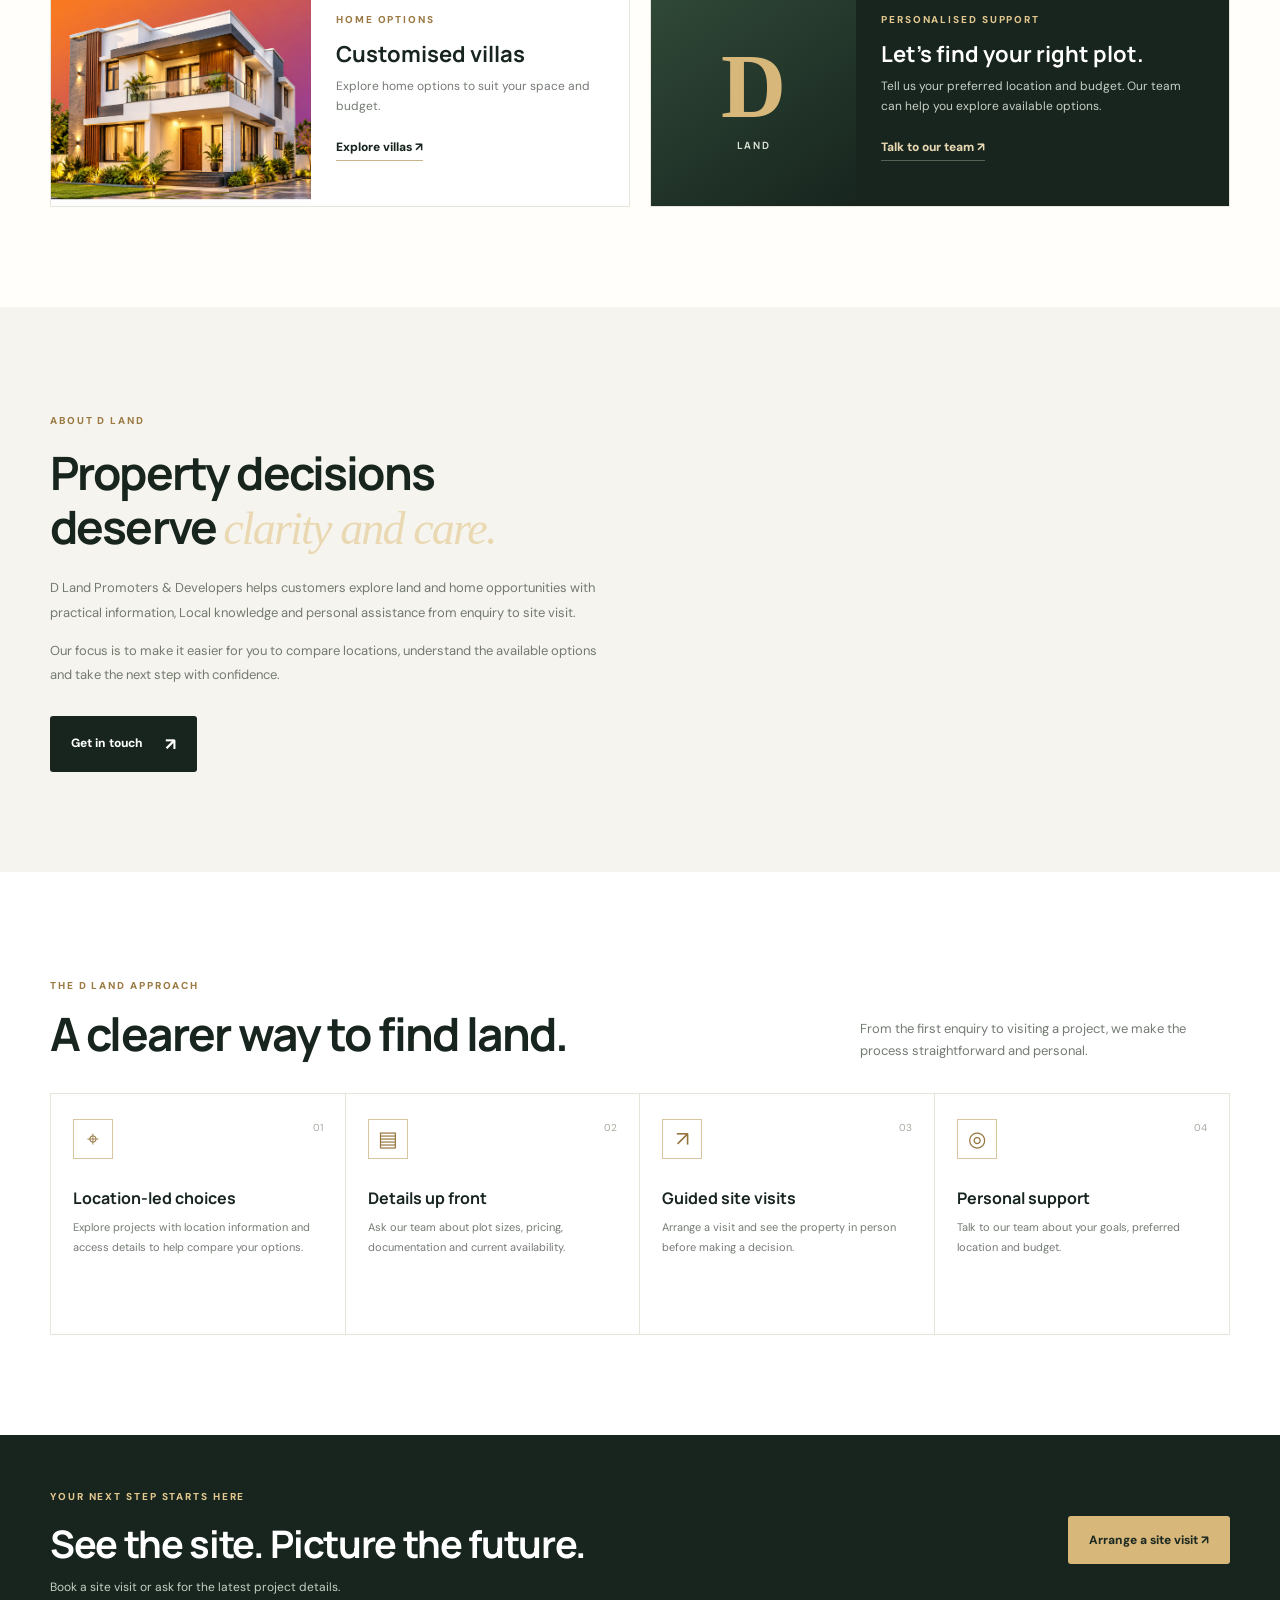
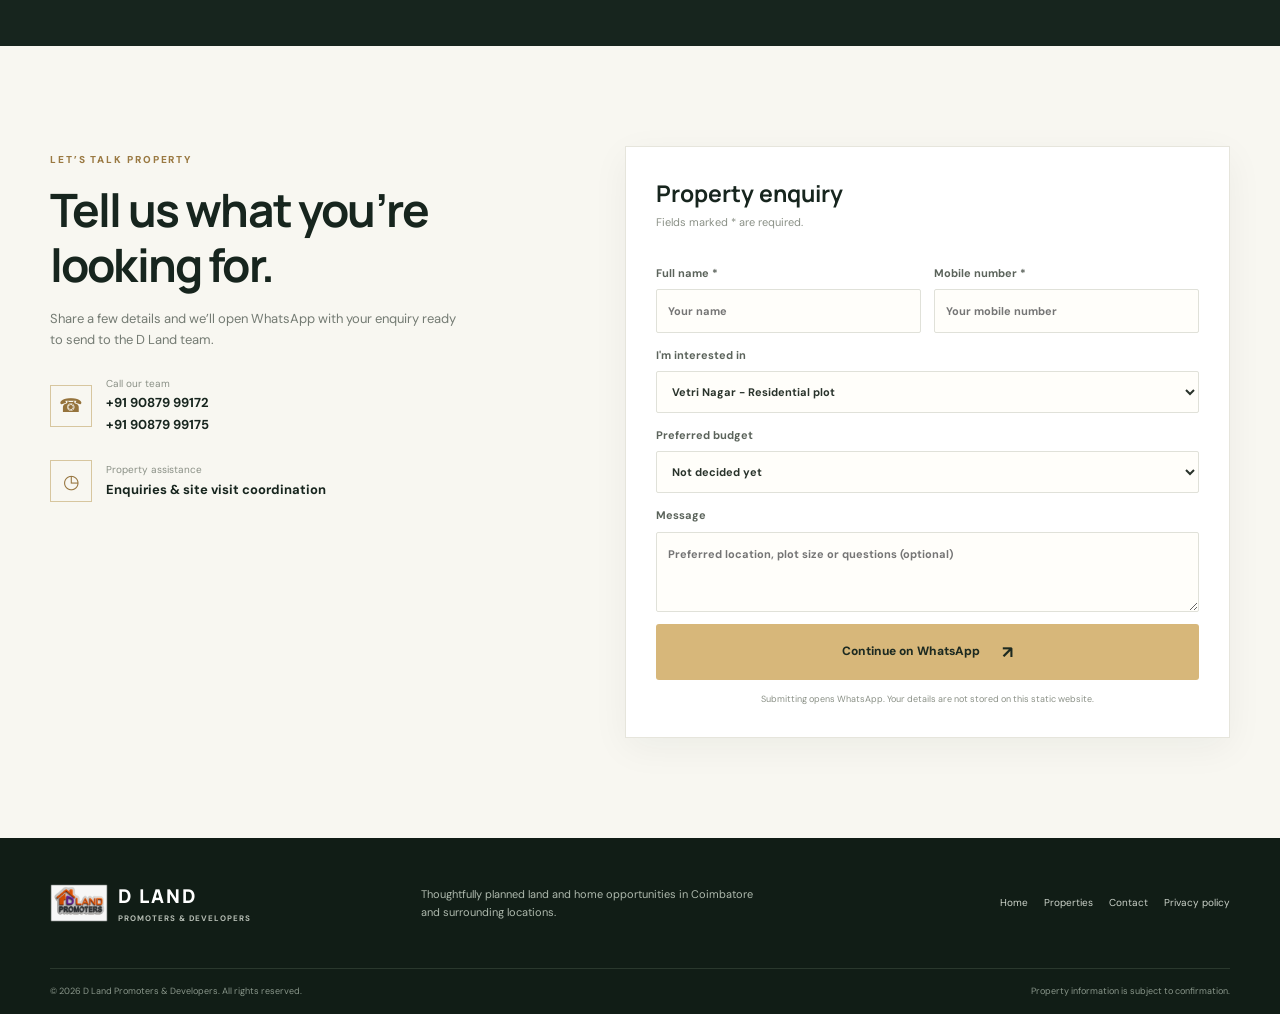
==== commit 5406a75f: "Update index.html" ====
--- a/index.html
+++ b/index.html
@@ -74,8 +74,7 @@
 
     <section class="section about-section" id="about">
       <div class="container about-grid">
-        <div class="about-visual"><img src="vetri-nagar-site-2.jpeg" alt="Vetri Nagar project and villa option" loading="lazy"><div class="about-note"><strong>Local knowledge.</strong><span>Personal guidance at every step.</span></div></div>
-        <div class="about-copy"><span class="eyebrow">ABOUT D LAND</span><h2>Property decisions deserve <em>clarity and care.</em></h2><p>D Land Promoters & Developers helps customers explore land and home opportunities with practical information, local knowledge and personal assistance from enquiry to site visit.</p><p>Our focus is to make it easier for you to compare locations, understand the available options and take the next step with confidence.</p><a href="#contact" class="button button-dark">Get in touch <span>↗</span></a></div>
+              <div class="about-copy"><span class="eyebrow">ABOUT D LAND</span><h2>Property decisions deserve <em>clarity and care.</em></h2><p>D Land Promoters & Developers helps customers explore land and home opportunities with practical information, Local knowledge and personal assistance from enquiry to site visit.</p><p>Our focus is to make it easier for you to compare locations, understand the available options and take the next step with confidence.</p><a href="#contact" class="button button-dark">Get in touch <span>↗</span></a></div>
       </div>
     </section>
 
@@ -107,4 +106,4 @@
   <a class="floating-wa" href="https://wa.me/919087999172?text=Hello%20D%20Land%2C%20I%20am%20interested%20in%20your%20properties." target="_blank" rel="noopener" aria-label="Chat with D Land on WhatsApp">◉ <span>WhatsApp</span></a>
   <script src="script.js"></script>
 </body>
-</html>+</html>
